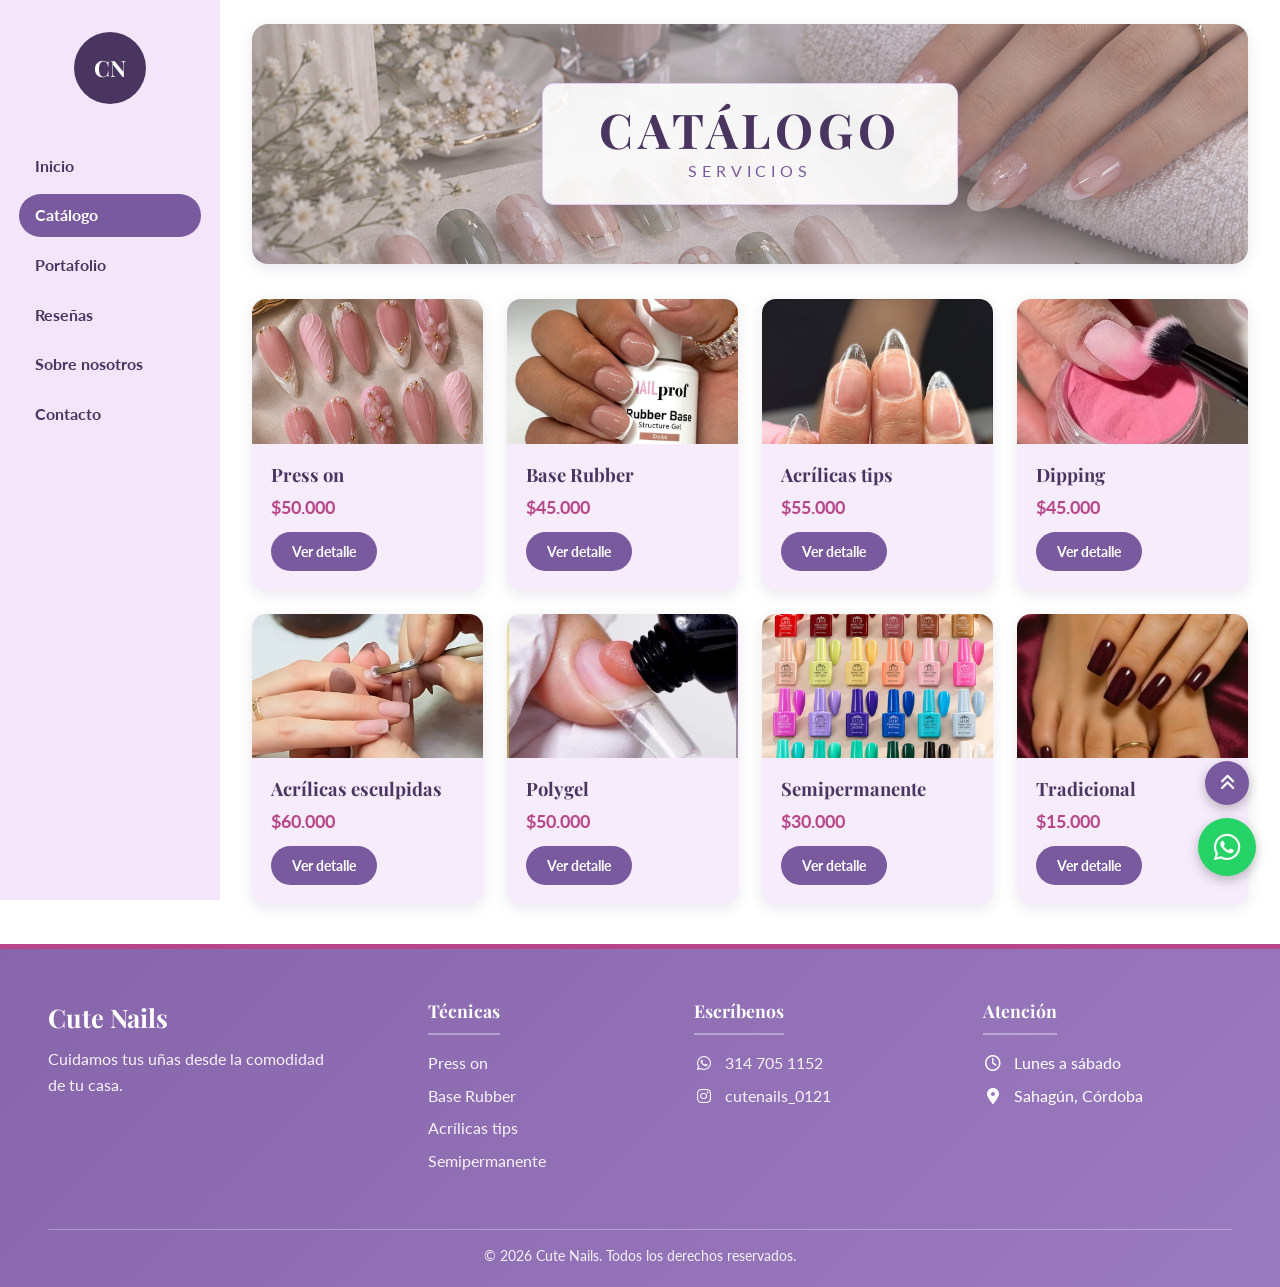
==== catalogo.html @ 4e190c44 "Agrega pagina de catalogo con 8 tecnicas" ====
<!DOCTYPE html>
<html lang="es">
<head>
  <meta charset="UTF-8">
  <meta name="viewport" content="width=device-width, initial-scale=1.0">
  <meta name="description" content="Catálogo de servicios de uñas de Cute Nails: press on, base rubber, acrílicas, polygel, dipping y más, con sus precios.">
  <title>Catálogo | Cute Nails</title>

  <link rel="preconnect" href="https://fonts.googleapis.com">
  <link rel="preconnect" href="https://fonts.gstatic.com" crossorigin>
  <link href="https://fonts.googleapis.com/css2?family=Lato:wght@400;700&family=Playfair+Display:wght@600;700&display=swap" rel="stylesheet">
  <link rel="stylesheet" href="https://cdnjs.cloudflare.com/ajax/libs/font-awesome/6.5.2/css/all.min.css">
  <link rel="stylesheet" href="styles.css">
</head>
<body id="top">

  <aside class="barra-lateral">
    <a href="index.html" class="logo" aria-label="Cute Nails, ir al inicio">CN</a>
    <nav aria-label="Menú principal">
      <ul>
        <li><a href="index.html">Inicio</a></li>
        <li><a href="catalogo.html" aria-current="page">Catálogo</a></li>
        <li><a href="portafolio.html">Portafolio</a></li>
        <li><a href="resenas.html">Reseñas</a></li>
        <li><a href="sobre-nosotros.html">Sobre nosotros</a></li>
        <li><a href="contacto.html">Contacto</a></li>
      </ul>
    </nav>
  </aside>

  <main>
    <header class="banner banner-pagina banner-catalogo">
      <div class="banner-texto">
        <h1>Catálogo</h1>
        <p>Servicios</p>
      </div>
    </header>

    <section class="tecnicas" aria-labelledby="titulo-catalogo">
      <h2 id="titulo-catalogo" class="solo-lectores">Técnicas disponibles</h2>

      <div class="tarjetas">
        <article class="tarjeta">
          <img src="img/press_on.jpg" alt="Uñas press on decoradas" loading="lazy">
          <div class="tarjeta-info">
            <h3>Press on</h3>
            <p class="precio">$50.000</p>
            <a class="boton" href="detalle.html?servicio=press-on">Ver detalle</a>
          </div>
        </article>

        <article class="tarjeta">
          <img src="img/base_rubber.jpg" alt="Uñas con técnica base rubber" loading="lazy">
          <div class="tarjeta-info">
            <h3>Base Rubber</h3>
            <p class="precio">$45.000</p>
            <a class="boton" href="detalle.html?servicio=base-rubber">Ver detalle</a>
          </div>
        </article>

        <article class="tarjeta">
          <img src="img/acrilicas_tips.jpg" alt="Uñas acrílicas con tips" loading="lazy">
          <div class="tarjeta-info">
            <h3>Acrílicas tips</h3>
            <p class="precio">$55.000</p>
            <a class="boton" href="detalle.html?servicio=acrilicas-tips">Ver detalle</a>
          </div>
        </article>

        <article class="tarjeta">
          <img src="img/dipping.jpg" alt="Uñas con técnica dipping" loading="lazy">
          <div class="tarjeta-info">
            <h3>Dipping</h3>
            <p class="precio">$45.000</p>
            <a class="boton" href="detalle.html?servicio=dipping">Ver detalle</a>
          </div>
        </article>

        <article class="tarjeta">
          <img src="img/acrilicas_esculpidas.jpg" alt="Uñas acrílicas esculpidas" loading="lazy">
          <div class="tarjeta-info">
            <h3>Acrílicas esculpidas</h3>
            <p class="precio">$60.000</p>
            <a class="boton" href="detalle.html?servicio=acrilicas-esculpidas">Ver detalle</a>
          </div>
        </article>

        <article class="tarjeta">
          <img src="img/polygel.jpg" alt="Uñas con técnica polygel" loading="lazy">
          <div class="tarjeta-info">
            <h3>Polygel</h3>
            <p class="precio">$50.000</p>
            <a class="boton" href="detalle.html?servicio=polygel">Ver detalle</a>
          </div>
        </article>

        <article class="tarjeta">
          <img src="img/semi.jpg" alt="Esmaltes para uñas semipermanentes" loading="lazy">
          <div class="tarjeta-info">
            <h3>Semipermanente</h3>
            <p class="precio">$30.000</p>
            <a class="boton" href="detalle.html?servicio=semipermanente">Ver detalle</a>
          </div>
        </article>

        <article class="tarjeta">
          <img src="img/tradicional.jpg" alt="Uñas con esmaltado tradicional" loading="lazy">
          <div class="tarjeta-info">
            <h3>Tradicional</h3>
            <p class="precio">$15.000</p>
            <a class="boton" href="detalle.html?servicio=tradicional">Ver detalle</a>
          </div>
        </article>
      </div>
    </section>
  </main>

  <footer class="pie">
    <section class="pie-marca">
      <h2>Cute Nails</h2>
      <p>Cuidamos tus uñas desde la comodidad de tu casa.</p>
    </section>

    <nav aria-label="Técnicas destacadas">
      <h2>Técnicas</h2>
      <ul>
        <li><a href="detalle.html?servicio=press-on">Press on</a></li>
        <li><a href="detalle.html?servicio=base-rubber">Base Rubber</a></li>
        <li><a href="detalle.html?servicio=acrilicas-tips">Acrílicas tips</a></li>
        <li><a href="detalle.html?servicio=semipermanente">Semipermanente</a></li>
      </ul>
    </nav>

    <section>
      <h2>Escríbenos</h2>
      <ul>
        <li><a href="https://wa.me/573147051152"><i class="fa-brands fa-whatsapp" aria-hidden="true"></i> 314 705 1152</a></li>
        <li><a href="https://instagram.com/cutenails_0121"><i class="fa-brands fa-instagram" aria-hidden="true"></i> cutenails_0121</a></li>
      </ul>
    </section>

    <section>
      <h2>Atención</h2>
      <ul>
        <li><i class="fa-regular fa-clock" aria-hidden="true"></i> Lunes a sábado</li>
        <li><i class="fa-solid fa-location-dot" aria-hidden="true"></i> Sahagún, Córdoba</li>
      </ul>
    </section>

    <p class="derechos">© 2026 Cute Nails. Todos los derechos reservados.</p>
  </footer>

  <div class="flotantes">
    <a class="flotante flotante-subir" href="#top" aria-label="Volver arriba">
      <i class="fa-solid fa-angles-up" aria-hidden="true"></i>
    </a>
    <a class="flotante flotante-whatsapp" href="https://wa.me/573147051152" aria-label="Escríbenos por WhatsApp">
      <i class="fa-brands fa-whatsapp" aria-hidden="true"></i>
    </a>
  </div>

</body>
</html>
---- styles.css ----
/* ===== Variables ===== */
:root {
  --morado-oscuro: #4a3560;
  --morado-medio: #7a5a9e;
  --morado-pie: #9b7bbf;
  --lila-claro: #f3e6fb;
  --lila-tarjeta: #f6ecfc;
  --rosa: #b8478a;
  --blanco: #ffffff;
  --whatsapp: #25d366;
  --sombra: 0 4px 14px rgba(74, 53, 96, 0.12);
  --fuente-titulo: 'Playfair Display', Georgia, serif;
  --fuente-texto: 'Lato', Arial, sans-serif;
}

/* ===== Base ===== */
* { box-sizing: border-box; margin: 0; padding: 0; }

html { scroll-behavior: smooth; }

body {
  font-family: var(--fuente-texto);
  color: var(--morado-oscuro);
  line-height: 1.6;
  display: grid;
  grid-template-columns: 220px 1fr;
  grid-template-areas:
    "lateral principal"
    "pie     pie";
  min-height: 100vh;
}

img { max-width: 100%; display: block; }
ul { list-style: none; }
a { color: inherit; }
h1, h2, h3 { font-family: var(--fuente-titulo); }

/* Texto visible solo para lectores de pantalla (accesibilidad) */
.solo-lectores {
  position: absolute;
  width: 1px;
  height: 1px;
  overflow: hidden;
  clip: rect(0, 0, 0, 0);
  white-space: nowrap;
}

/* ===== Barra lateral (fija al hacer scroll) ===== */
.barra-lateral {
  grid-area: lateral;
  position: sticky;
  top: 0;
  align-self: start;
  height: 100vh;
  background-color: var(--lila-claro);
  padding: 2rem 1.2rem;
}

.barra-lateral .logo {
  display: grid;
  place-items: center;
  width: 72px;
  height: 72px;
  margin: 0 auto 2.5rem;
  padding: 0;
  border-radius: 50%;
  background-color: var(--morado-oscuro);
  color: var(--blanco);
  font-family: var(--fuente-titulo);
  font-size: 1.4rem;
  font-weight: 700;
  line-height: 1;
  text-decoration: none;
}

.barra-lateral ul {
  display: flex;
  flex-direction: column;
  gap: 0.4rem;
}

.barra-lateral nav a {
  display: block;
  padding: 0.55rem 1rem;
  border-radius: 24px;
  text-decoration: none;
  font-weight: 700;
  transition: background-color 0.25s, color 0.25s;
}

.barra-lateral nav a:hover {
  background-color: rgba(122, 90, 158, 0.15);
}

.barra-lateral nav a[aria-current="page"] {
  background-color: var(--morado-medio);
  color: var(--blanco);
}

/* ===== Contenido principal ===== */
main {
  grid-area: principal;
  width: 100%;
  max-width: 1100px;
  margin: 0 auto;
  padding: 1.5rem 2rem 2.5rem;
}

/* ===== Banner (base común) ===== */
.banner {
  display: flex;
  flex-direction: column;
  justify-content: center;
  align-items: center;
  min-height: 320px;
  padding: 2.5rem 2rem;
  border-radius: 16px;
  background-size: cover;
  background-position: center;
  box-shadow: var(--sombra);
  text-align: center;
}

.banner-pagina { min-height: 240px; }

.banner-texto {
  color: var(--blanco);
  text-shadow: 0 2px 12px rgba(0, 0, 0, 0.35);
}

.banner-texto h1 {
  font-size: clamp(2.8rem, 7vw, 4.6rem);
  line-height: 1.05;
  letter-spacing: 0.02em;
}

.banner-texto p {
  font-size: 1.1rem;
  text-transform: uppercase;
  letter-spacing: 0.2em;
}

/* ----- Banner de INICIO: oscuro, título grande con línea rosa ----- */
.banner-inicio {
  background-image:
    linear-gradient(rgba(74, 53, 96, 0.62), rgba(74, 53, 96, 0.45)),
    url("img/banner_inicio.png");
}

.banner-inicio .banner-texto h1::after {
  content: "";
  display: block;
  width: 90px;
  height: 3px;
  margin: 1rem auto 1.1rem;
  border-radius: 2px;
  background-color: #f4a6d0;
}

/* ----- Banner de CATÁLOGO: foto clara y título en tarjeta blanca ----- */
.banner-catalogo {
  background-image:
    linear-gradient(rgba(243, 230, 251, 0.2), rgba(243, 230, 251, 0.2)),
    url("img/banner_catalogo.png");
}

.banner-catalogo .banner-texto {
  padding: 1.3rem 3.5rem;
  border: 1px solid #e3caf3;
  border-radius: 12px;
  background-color: rgba(255, 255, 255, 0.9);
  box-shadow: var(--sombra);
  color: var(--morado-oscuro);
  text-shadow: none;
}

.banner-catalogo .banner-texto h1 {
  font-size: clamp(2rem, 5vw, 3rem);
  letter-spacing: 0.1em;
  text-transform: uppercase;
}

.banner-catalogo .banner-texto p {
  margin-top: 0.2rem;
  font-size: 1rem;
  letter-spacing: 0.3em;
  color: var(--morado-medio);
}

/* ===== Botones ===== */
.boton {
  display: inline-block;
  padding: 0.5rem 1.3rem;
  border-radius: 24px;
  background-color: var(--morado-medio);
  color: var(--blanco);
  text-decoration: none;
  font-weight: 700;
  font-size: 0.9rem;
  transition: background-color 0.25s, transform 0.25s;
}

.boton:hover { background-color: var(--morado-oscuro); transform: translateY(-2px); }

/* ===== Técnicas ===== */
.tecnicas { margin-top: 2.2rem; }

.tecnicas-encabezado {
  display: flex;
  justify-content: space-between;
  align-items: baseline;
  margin-bottom: 1.3rem;
}

.tecnicas-encabezado h2 { font-size: 1.5rem; }

.ver-mas {
  font-weight: 700;
  color: var(--rosa);
  text-decoration: none;
}

.ver-mas:hover { text-decoration: underline; }

.tarjetas {
  display: grid;
  grid-template-columns: repeat(auto-fit, minmax(220px, 1fr));
  gap: 1.5rem;
}

.tarjeta {
  display: flex;
  flex-direction: column;
  overflow: hidden;
  border-radius: 14px;
  background-color: var(--lila-tarjeta);
  box-shadow: var(--sombra);
  transition: transform 0.3s, box-shadow 0.3s;
}

.tarjeta:hover {
  transform: translateY(-5px);
  box-shadow: 0 10px 24px rgba(74, 53, 96, 0.2);
}

.tarjeta img {
  width: 100%;
  aspect-ratio: 16 / 10;
  max-height: 190px;
  object-fit: cover;
}

/* Muestra completas las puntas de la foto de acrílicas tips */
.tarjeta img[src*="acrilicas_tips"] {
  object-position: center top;
}

.tarjeta-info {
  display: flex;
  flex-direction: column;
  align-items: flex-start;
  gap: 0.3rem;
  padding: 1rem 1.2rem 1.2rem;
}

.tarjeta h3 { font-size: 1.15rem; }

.precio {
  font-size: 1.1rem;
  font-weight: 700;
  color: var(--rosa);
  margin-bottom: 0.3rem;
}

/* ===== Pie de página ===== */
.pie {
  grid-area: pie;
  position: relative;
  z-index: 2;
  display: grid;
  grid-template-columns: 1.5fr 1fr 1.1fr 1.1fr;
  gap: 2.5rem;
  padding: 3rem 3rem 1.2rem;
  background: linear-gradient(135deg, #8765ab 0%, #9b7bbf 100%);
  border-top: 5px solid var(--rosa);
  color: var(--blanco);
}

.pie h2 {
  font-size: 1.1rem;
  margin-bottom: 0.9rem;
  padding-bottom: 0.5rem;
  border-bottom: 2px solid rgba(255, 255, 255, 0.35);
  display: inline-block;
}

.pie li { margin-bottom: 0.45rem; }

.pie a {
  text-decoration: none;
  opacity: 0.92;
  transition: opacity 0.2s;
}

.pie a:hover {
  opacity: 1;
  text-decoration: underline;
}

.pie i {
  width: 1.2rem;
  margin-right: 0.5rem;
  text-align: center;
}

.pie-marca p { max-width: 280px; opacity: 0.92; }

.pie-marca h2 {
  border-bottom: none;
  font-size: 1.6rem;
  padding-bottom: 0;
  margin-bottom: 0.5rem;
}

.derechos {
  grid-column: 1 / -1;
  text-align: center;
  font-size: 0.85rem;
  opacity: 0.9;
  border-top: 1px solid rgba(255, 255, 255, 0.35);
  padding-top: 1rem;
  margin-top: 0.5rem;
}

/* ===== Botones flotantes (WhatsApp y volver arriba) ===== */
.flotantes {
  position: fixed;
  right: 1.5rem;
  bottom: 1.5rem;
  z-index: 10;
  display: flex;
  flex-direction: column;
  align-items: center;
  gap: 0.8rem;
}

.flotante {
  display: grid;
  place-items: center;
  border-radius: 50%;
  color: var(--blanco);
  text-decoration: none;
  box-shadow: 0 4px 12px rgba(0, 0, 0, 0.25);
  transition: transform 0.25s, background-color 0.25s;
}

.flotante:hover { transform: translateY(-3px) scale(1.05); }

.flotante-whatsapp {
  width: 58px;
  height: 58px;
  background-color: var(--whatsapp);
  font-size: 1.9rem;
}

.flotante-whatsapp:hover { background-color: #1ea952; }

.flotante-subir {
  width: 44px;
  height: 44px;
  background-color: var(--morado-medio);
  font-size: 1.1rem;
}

.flotante-subir:hover { background-color: var(--morado-oscuro); }
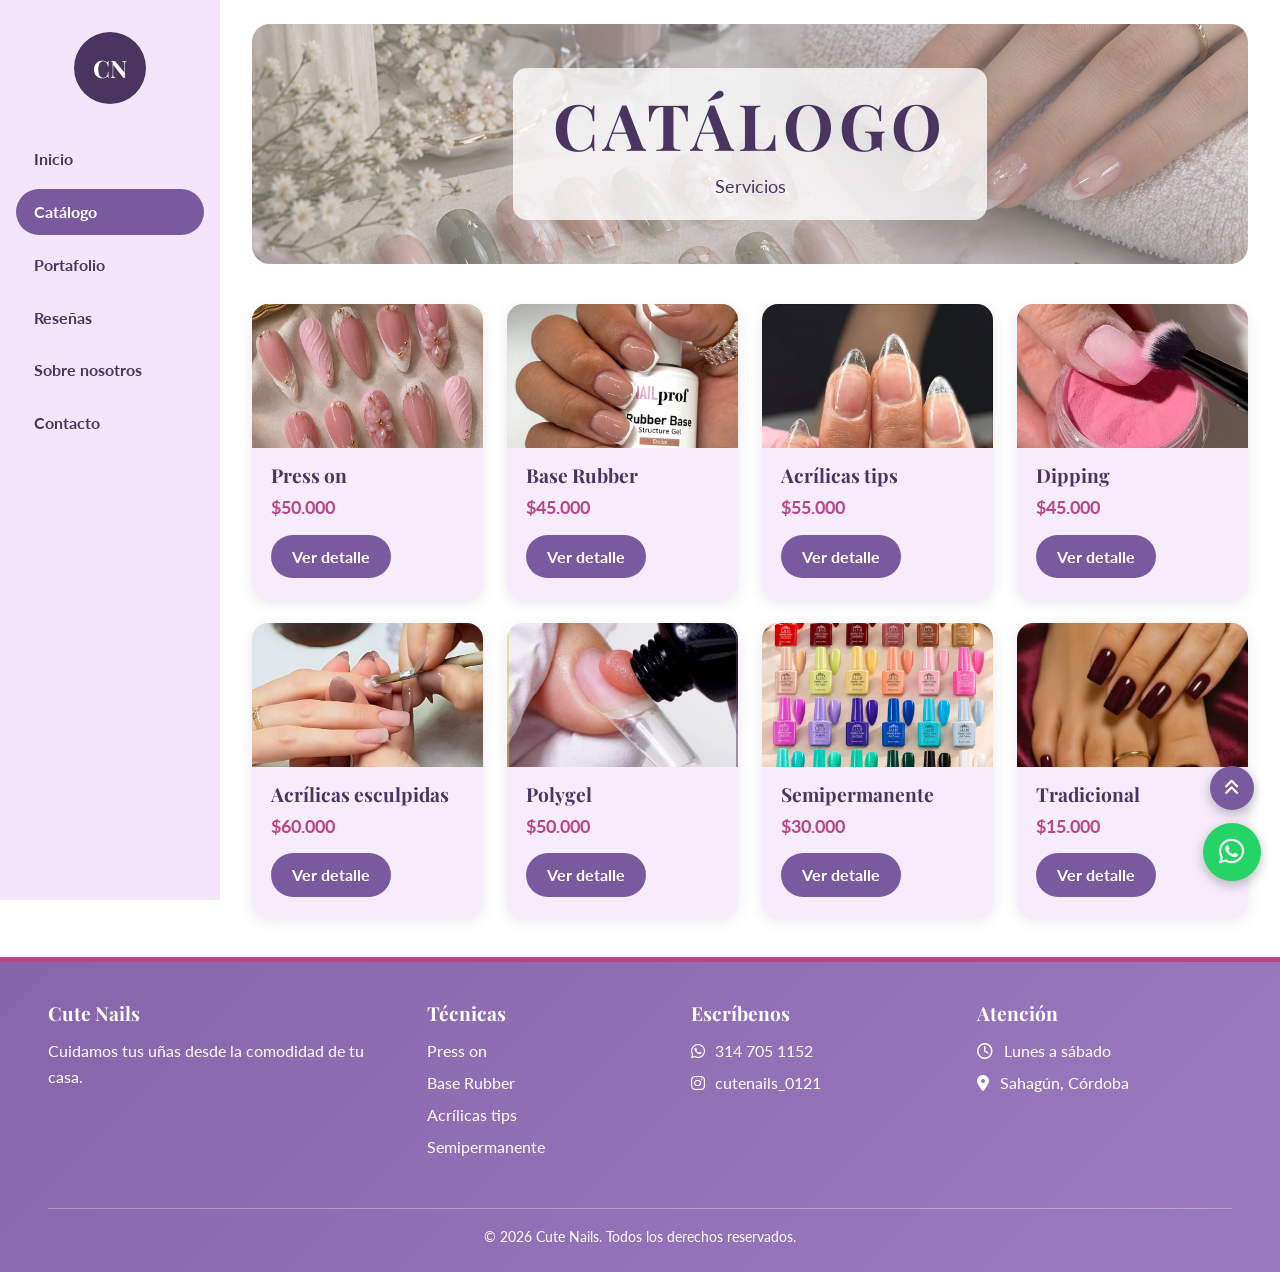
==== commit 55cec18c: "Agrega pagina de portafolio con trabajos de manicure y pedicure" ====
--- a/catalogo.html
+++ b/catalogo.html
@@ -45,70 +45,63 @@
           <div class="tarjeta-info">
             <h3>Press on</h3>
             <p class="precio">$50.000</p>
-            <a class="boton" href="detalle.html?servicio=press-on">Ver detalle</a>
+            <a class="boton" href="detalle-press-on.html">Ver detalle</a>
           </div>
         </article>
-
         <article class="tarjeta">
           <img src="img/base_rubber.jpg" alt="Uñas con técnica base rubber" loading="lazy">
           <div class="tarjeta-info">
             <h3>Base Rubber</h3>
             <p class="precio">$45.000</p>
-            <a class="boton" href="detalle.html?servicio=base-rubber">Ver detalle</a>
+            <a class="boton" href="detalle-base-rubber.html">Ver detalle</a>
           </div>
         </article>
-
         <article class="tarjeta">
-          <img src="img/acrilicas_tips.jpg" alt="Uñas acrílicas con tips" loading="lazy">
+          <img src="img/acrilicas_tips.jpg" alt="Uñas acrílicas con tips de acabado natural" loading="lazy">
           <div class="tarjeta-info">
             <h3>Acrílicas tips</h3>
             <p class="precio">$55.000</p>
-            <a class="boton" href="detalle.html?servicio=acrilicas-tips">Ver detalle</a>
+            <a class="boton" href="detalle-acrilicas-tips.html">Ver detalle</a>
           </div>
         </article>
-
         <article class="tarjeta">
           <img src="img/dipping.jpg" alt="Uñas con técnica dipping" loading="lazy">
           <div class="tarjeta-info">
             <h3>Dipping</h3>
             <p class="precio">$45.000</p>
-            <a class="boton" href="detalle.html?servicio=dipping">Ver detalle</a>
+            <a class="boton" href="detalle-dipping.html">Ver detalle</a>
           </div>
         </article>
-
         <article class="tarjeta">
           <img src="img/acrilicas_esculpidas.jpg" alt="Uñas acrílicas esculpidas" loading="lazy">
           <div class="tarjeta-info">
             <h3>Acrílicas esculpidas</h3>
             <p class="precio">$60.000</p>
-            <a class="boton" href="detalle.html?servicio=acrilicas-esculpidas">Ver detalle</a>
+            <a class="boton" href="detalle-acrilicas-esculpidas.html">Ver detalle</a>
           </div>
         </article>
-
         <article class="tarjeta">
           <img src="img/polygel.jpg" alt="Uñas con técnica polygel" loading="lazy">
           <div class="tarjeta-info">
             <h3>Polygel</h3>
             <p class="precio">$50.000</p>
-            <a class="boton" href="detalle.html?servicio=polygel">Ver detalle</a>
+            <a class="boton" href="detalle-polygel.html">Ver detalle</a>
           </div>
         </article>
-
         <article class="tarjeta">
           <img src="img/semi.jpg" alt="Esmaltes para uñas semipermanentes" loading="lazy">
           <div class="tarjeta-info">
             <h3>Semipermanente</h3>
             <p class="precio">$30.000</p>
-            <a class="boton" href="detalle.html?servicio=semipermanente">Ver detalle</a>
+            <a class="boton" href="detalle-semipermanente.html">Ver detalle</a>
           </div>
         </article>
-
         <article class="tarjeta">
           <img src="img/tradicional.jpg" alt="Uñas con esmaltado tradicional" loading="lazy">
           <div class="tarjeta-info">
             <h3>Tradicional</h3>
             <p class="precio">$15.000</p>
-            <a class="boton" href="detalle.html?servicio=tradicional">Ver detalle</a>
+            <a class="boton" href="detalle-tradicional.html">Ver detalle</a>
           </div>
         </article>
       </div>
@@ -124,10 +117,10 @@
     <nav aria-label="Técnicas destacadas">
       <h2>Técnicas</h2>
       <ul>
-        <li><a href="detalle.html?servicio=press-on">Press on</a></li>
-        <li><a href="detalle.html?servicio=base-rubber">Base Rubber</a></li>
-        <li><a href="detalle.html?servicio=acrilicas-tips">Acrílicas tips</a></li>
-        <li><a href="detalle.html?servicio=semipermanente">Semipermanente</a></li>
+        <li><a href="detalle-press-on.html">Press on</a></li>
+        <li><a href="detalle-base-rubber.html">Base Rubber</a></li>
+        <li><a href="detalle-acrilicas-tips.html">Acrílicas tips</a></li>
+        <li><a href="detalle-semipermanente.html">Semipermanente</a></li>
       </ul>
     </nav>
 
@@ -154,7 +147,7 @@
     <a class="flotante flotante-subir" href="#top" aria-label="Volver arriba">
       <i class="fa-solid fa-angles-up" aria-hidden="true"></i>
     </a>
-    <a class="flotante flotante-whatsapp" href="https://wa.me/573147051152" aria-label="Escríbenos por WhatsApp">
+    <a class="flotante flotante-whatsapp" href="https://wa.me/573147051152" target="_blank" rel="noopener" aria-label="Escríbenos por WhatsApp">
       <i class="fa-brands fa-whatsapp" aria-hidden="true"></i>
     </a>
   </div>
--- a/styles.css
+++ b/styles.css
@@ -6,370 +6,197 @@
   --lila-claro: #f3e6fb;
   --lila-tarjeta: #f6ecfc;
   --rosa: #b8478a;
-  --blanco: #ffffff;
   --whatsapp: #25d366;
-  --sombra: 0 4px 14px rgba(74, 53, 96, 0.12);
-  --fuente-titulo: 'Playfair Display', Georgia, serif;
-  --fuente-texto: 'Lato', Arial, sans-serif;
+  --sombra: 0 4px 14px rgba(74, 53, 96, .12);
+  --fuente-titulos: "Playfair Display", Georgia, serif;
+  --fuente-texto: "Lato", Arial, sans-serif;
 }
 
 /* ===== Base ===== */
-* { box-sizing: border-box; margin: 0; padding: 0; }
-
+*, *::before, *::after { box-sizing: border-box; }
 html { scroll-behavior: smooth; }
-
 body {
+  margin: 0;
   font-family: var(--fuente-texto);
   color: var(--morado-oscuro);
+  background: #fff;
   line-height: 1.6;
   display: grid;
   grid-template-columns: 220px 1fr;
-  grid-template-areas:
-    "lateral principal"
-    "pie     pie";
-  min-height: 100vh;
-}
-
+  grid-template-areas: "lateral principal" "pie pie";
+}
 img { max-width: 100%; display: block; }
-ul { list-style: none; }
 a { color: inherit; }
-h1, h2, h3 { font-family: var(--fuente-titulo); }
-
-/* Texto visible solo para lectores de pantalla (accesibilidad) */
+ul { list-style: none; margin: 0; padding: 0; }
+h1, h2, h3 { font-family: var(--fuente-titulos); margin: 0; line-height: 1.2; }
+
 .solo-lectores {
-  position: absolute;
-  width: 1px;
-  height: 1px;
-  overflow: hidden;
-  clip: rect(0, 0, 0, 0);
-  white-space: nowrap;
-}
-
-/* ===== Barra lateral (fija al hacer scroll) ===== */
+  position: absolute; width: 1px; height: 1px; padding: 0; margin: -1px;
+  overflow: hidden; clip: rect(0, 0, 0, 0); white-space: nowrap; border: 0;
+}
+
+/* ===== Barra lateral ===== */
 .barra-lateral {
   grid-area: lateral;
-  position: sticky;
-  top: 0;
-  align-self: start;
-  height: 100vh;
-  background-color: var(--lila-claro);
-  padding: 2rem 1.2rem;
-}
-
+  position: sticky; top: 0; height: 100vh;
+  background: var(--lila-claro);
+  padding: 2rem 1rem;
+  display: flex; flex-direction: column; align-items: center; gap: 2rem;
+}
 .barra-lateral .logo {
-  display: grid;
-  place-items: center;
-  width: 72px;
-  height: 72px;
-  margin: 0 auto 2.5rem;
-  padding: 0;
-  border-radius: 50%;
-  background-color: var(--morado-oscuro);
-  color: var(--blanco);
-  font-family: var(--fuente-titulo);
-  font-size: 1.4rem;
-  font-weight: 700;
-  line-height: 1;
-  text-decoration: none;
-}
-
-.barra-lateral ul {
-  display: flex;
-  flex-direction: column;
-  gap: 0.4rem;
-}
-
+  width: 72px; height: 72px; border-radius: 50%;
+  background: var(--morado-oscuro); color: #fff;
+  display: flex; align-items: center; justify-content: center;
+  font-family: var(--fuente-titulos); font-weight: 700; font-size: 1.5rem;
+  text-decoration: none; padding: 0;
+}
+.barra-lateral nav { width: 100%; }
+.barra-lateral nav ul { display: flex; flex-direction: column; gap: .4rem; }
 .barra-lateral nav a {
-  display: block;
-  padding: 0.55rem 1rem;
-  border-radius: 24px;
-  text-decoration: none;
-  font-weight: 700;
-  transition: background-color 0.25s, color 0.25s;
-}
-
-.barra-lateral nav a:hover {
-  background-color: rgba(122, 90, 158, 0.15);
-}
-
-.barra-lateral nav a[aria-current="page"] {
-  background-color: var(--morado-medio);
-  color: var(--blanco);
-}
+  display: block; padding: .65rem 1.1rem; border-radius: 999px;
+  text-decoration: none; font-weight: 700; transition: background .2s, color .2s;
+}
+.barra-lateral nav a:hover { background: rgba(122, 90, 158, .18); }
+.barra-lateral nav a[aria-current="page"] { background: var(--morado-medio); color: #fff; }
 
 /* ===== Contenido principal ===== */
 main {
   grid-area: principal;
-  width: 100%;
-  max-width: 1100px;
-  margin: 0 auto;
+  width: 100%; max-width: 1100px; margin: 0 auto;
   padding: 1.5rem 2rem 2.5rem;
 }
 
-/* ===== Banner (base común) ===== */
+/* ===== Banners ===== */
 .banner {
-  display: flex;
-  flex-direction: column;
-  justify-content: center;
-  align-items: center;
-  min-height: 320px;
-  padding: 2.5rem 2rem;
-  border-radius: 16px;
-  background-size: cover;
-  background-position: center;
-  box-shadow: var(--sombra);
-  text-align: center;
-}
-
+  position: relative; border-radius: 18px; overflow: hidden;
+  min-height: 300px; display: flex; align-items: center; justify-content: center;
+  background-size: cover; background-position: center; color: #fff; text-align: center;
+  margin-bottom: 2.5rem;
+}
 .banner-pagina { min-height: 240px; }
-
-.banner-texto {
-  color: var(--blanco);
-  text-shadow: 0 2px 12px rgba(0, 0, 0, 0.35);
-}
-
-.banner-texto h1 {
-  font-size: clamp(2.8rem, 7vw, 4.6rem);
-  line-height: 1.05;
-  letter-spacing: 0.02em;
-}
-
-.banner-texto p {
-  font-size: 1.1rem;
-  text-transform: uppercase;
-  letter-spacing: 0.2em;
-}
-
-/* ----- Banner de INICIO: oscuro, título grande con línea rosa ----- */
+.banner-texto { padding: 1.5rem; }
+.banner-texto h1 { font-size: clamp(2.4rem, 6vw, 4rem); }
+.banner-texto p { margin: .5rem 0 0; font-size: 1.15rem; }
+
 .banner-inicio {
-  background-image:
-    linear-gradient(rgba(74, 53, 96, 0.62), rgba(74, 53, 96, 0.45)),
-    url("img/banner_inicio.png");
-}
-
-.banner-inicio .banner-texto h1::after {
-  content: "";
-  display: block;
-  width: 90px;
-  height: 3px;
-  margin: 1rem auto 1.1rem;
-  border-radius: 2px;
-  background-color: #f4a6d0;
-}
-
-/* ----- Banner de CATÁLOGO: foto clara y título en tarjeta blanca ----- */
+  background-image: linear-gradient(rgba(74, 53, 96, .62), rgba(74, 53, 96, .45)), url("img/banner_inicio.png");
+}
+.banner-inicio h1::after {
+  content: ""; display: block; width: 90px; height: 4px; border-radius: 4px;
+  background: #f4a6d0; margin: .8rem auto 0;
+}
+
 .banner-catalogo {
-  background-image:
-    linear-gradient(rgba(243, 230, 251, 0.2), rgba(243, 230, 251, 0.2)),
-    url("img/banner_catalogo.png");
-}
-
+  background-image: linear-gradient(rgba(255, 255, 255, .25), rgba(255, 255, 255, .25)), url("img/banner_catalogo.png");
+}
 .banner-catalogo .banner-texto {
-  padding: 1.3rem 3.5rem;
-  border: 1px solid #e3caf3;
-  border-radius: 12px;
-  background-color: rgba(255, 255, 255, 0.9);
-  box-shadow: var(--sombra);
+  background: rgba(255, 255, 255, .78); color: var(--morado-oscuro);
+  border-radius: 14px; padding: 1.2rem 2.5rem;
+}
+.banner-catalogo h1 { text-transform: uppercase; letter-spacing: .08em; }
+
+.banner-portafolio {
+  align-items: flex-end; justify-content: flex-end; text-align: right;
+  background-image: linear-gradient(rgba(255, 255, 255, .15), rgba(255, 255, 255, .35)), url("img/banner_portafolio.png");
   color: var(--morado-oscuro);
-  text-shadow: none;
-}
-
-.banner-catalogo .banner-texto h1 {
-  font-size: clamp(2rem, 5vw, 3rem);
-  letter-spacing: 0.1em;
-  text-transform: uppercase;
-}
-
-.banner-catalogo .banner-texto p {
-  margin-top: 0.2rem;
-  font-size: 1rem;
-  letter-spacing: 0.3em;
-  color: var(--morado-medio);
-}
-
-/* ===== Botones ===== */
+}
+.banner-portafolio h1 { font-size: clamp(3rem, 7vw, 5rem); }
+.banner-portafolio p { color: var(--rosa); font-weight: 700; font-size: 1.3rem; }
+
+/* ===== Botón ===== */
 .boton {
-  display: inline-block;
-  padding: 0.5rem 1.3rem;
-  border-radius: 24px;
-  background-color: var(--morado-medio);
-  color: var(--blanco);
-  text-decoration: none;
-  font-weight: 700;
-  font-size: 0.9rem;
-  transition: background-color 0.25s, transform 0.25s;
-}
-
-.boton:hover { background-color: var(--morado-oscuro); transform: translateY(-2px); }
-
-/* ===== Técnicas ===== */
-.tecnicas { margin-top: 2.2rem; }
-
+  display: inline-block; padding: .55rem 1.3rem; border-radius: 999px;
+  background: var(--morado-medio); color: #fff; text-decoration: none; font-weight: 700;
+  transition: background .2s, transform .2s;
+}
+.boton:hover { background: var(--morado-oscuro); transform: translateY(-2px); }
+
+/* ===== Técnicas y tarjetas ===== */
 .tecnicas-encabezado {
-  display: flex;
-  justify-content: space-between;
-  align-items: baseline;
-  margin-bottom: 1.3rem;
-}
-
-.tecnicas-encabezado h2 { font-size: 1.5rem; }
-
-.ver-mas {
-  font-weight: 700;
-  color: var(--rosa);
-  text-decoration: none;
-}
-
+  display: flex; justify-content: space-between; align-items: center;
+  gap: 1rem; flex-wrap: wrap; margin-bottom: 1.5rem;
+}
+.tecnicas h2 { font-size: 1.7rem; }
+.ver-mas { color: var(--rosa); font-weight: 700; text-decoration: none; }
 .ver-mas:hover { text-decoration: underline; }
 
-.tarjetas {
-  display: grid;
-  grid-template-columns: repeat(auto-fit, minmax(220px, 1fr));
-  gap: 1.5rem;
-}
-
+.tarjetas { display: grid; grid-template-columns: repeat(auto-fit, minmax(220px, 1fr)); gap: 1.5rem; }
 .tarjeta {
-  display: flex;
-  flex-direction: column;
-  overflow: hidden;
-  border-radius: 14px;
-  background-color: var(--lila-tarjeta);
-  box-shadow: var(--sombra);
-  transition: transform 0.3s, box-shadow 0.3s;
-}
-
-.tarjeta:hover {
-  transform: translateY(-5px);
-  box-shadow: 0 10px 24px rgba(74, 53, 96, 0.2);
-}
-
-.tarjeta img {
-  width: 100%;
-  aspect-ratio: 16 / 10;
-  max-height: 190px;
-  object-fit: cover;
-}
-
-/* Muestra completas las puntas de la foto de acrílicas tips */
-.tarjeta img[src*="acrilicas_tips"] {
-  object-position: center top;
-}
-
-.tarjeta-info {
-  display: flex;
-  flex-direction: column;
-  align-items: flex-start;
-  gap: 0.3rem;
-  padding: 1rem 1.2rem 1.2rem;
-}
-
-.tarjeta h3 { font-size: 1.15rem; }
-
-.precio {
-  font-size: 1.1rem;
-  font-weight: 700;
-  color: var(--rosa);
-  margin-bottom: 0.3rem;
-}
+  background: var(--lila-tarjeta); border-radius: 16px; overflow: hidden;
+  box-shadow: var(--sombra); display: flex; flex-direction: column;
+}
+.tarjeta img { width: 100%; aspect-ratio: 16 / 10; max-height: 190px; object-fit: cover; }
+.tarjeta img[src*="acrilicas_tips"] { object-position: center top; }
+.tarjeta-info { padding: 1rem 1.2rem 1.3rem; display: flex; flex-direction: column; align-items: flex-start; gap: .4rem; }
+.tarjeta-info h3 { font-size: 1.2rem; }
+.precio { margin: 0 0 .4rem; font-weight: 700; color: var(--rosa); font-size: 1.1rem; }
+
+/* ===== Detalle ===== */
+.migas { display: flex; flex-wrap: wrap; align-items: center; gap: .5rem; font-size: .9rem; margin-bottom: 1.2rem; }
+.migas a { color: var(--morado-medio); font-weight: 700; text-decoration: none; }
+.migas a:hover { text-decoration: underline; }
+.migas i { font-size: .7rem; }
+
+.detalle { display: grid; grid-template-columns: .9fr 1.1fr; gap: 2.5rem; align-items: center; }
+.detalle-foto { width: 100%; aspect-ratio: 1; max-height: 440px; object-fit: cover; border-radius: 18px; box-shadow: var(--sombra); }
+.detalle-info h1 { font-size: clamp(2rem, 4vw, 2.8rem); margin-bottom: .4rem; }
+.detalle-descripcion { margin: 0 0 .5rem; font-size: 1.05rem; }
+.detalle-precio { font-size: 1.6rem; font-weight: 700; color: var(--rosa); margin: 0 0 1rem; }
+.etiquetas { display: flex; flex-wrap: wrap; gap: .6rem; margin: 1rem 0; }
+.etiquetas li { background: var(--lila-claro); padding: .3rem .9rem; border-radius: 999px; font-size: .9rem; font-weight: 700; }
+.recomendaciones { margin: 1rem 0; padding-left: 1.2rem; list-style: disc; }
+.recomendaciones li { margin-bottom: .3rem; }
+.nota-agendar { background: var(--lila-claro); border-left: 4px solid var(--rosa); padding: .8rem 1rem; border-radius: 8px; margin-top: 1rem; }
+.detalle + .tecnicas { margin-top: 3.5rem; }
+
+/* ===== Portafolio ===== */
+.seccion-trabajos { margin-bottom: 3rem; }
+.seccion-trabajos h2 { font-size: 1.9rem; margin-bottom: 1.5rem; }
+.seccion-trabajos h2::after {
+  content: ""; display: block; width: 70px; height: 4px; border-radius: 4px;
+  background: var(--rosa); margin-top: .5rem;
+}
+.trabajos { display: grid; grid-template-columns: repeat(auto-fill, minmax(360px, 1fr)); gap: 1.5rem; }
+.trabajo {
+  display: grid; grid-template-columns: 1fr 1fr; gap: .8rem;
+  background: var(--lila-tarjeta); border-radius: 16px; padding: .9rem; box-shadow: var(--sombra);
+  margin: 0;
+}
+.trabajo figure { position: relative; margin: 0; }
+.trabajo img { width: 100%; aspect-ratio: 1; object-fit: cover; border-radius: 12px; }
+.trabajo figcaption {
+  position: absolute; top: .5rem; left: .5rem;
+  background: rgba(255, 255, 255, .9); color: var(--morado-oscuro);
+  font-size: .7rem; font-weight: 700; text-transform: uppercase; letter-spacing: .06em;
+  padding: .15rem .6rem; border-radius: 999px;
+}
+.trabajo figure:last-child figcaption { background: var(--rosa); color: #fff; }
 
 /* ===== Pie de página ===== */
 .pie {
-  grid-area: pie;
-  position: relative;
-  z-index: 2;
-  display: grid;
-  grid-template-columns: 1.5fr 1fr 1.1fr 1.1fr;
-  gap: 2.5rem;
-  padding: 3rem 3rem 1.2rem;
-  background: linear-gradient(135deg, #8765ab 0%, #9b7bbf 100%);
-  border-top: 5px solid var(--rosa);
-  color: var(--blanco);
-}
-
-.pie h2 {
-  font-size: 1.1rem;
-  margin-bottom: 0.9rem;
-  padding-bottom: 0.5rem;
-  border-bottom: 2px solid rgba(255, 255, 255, 0.35);
-  display: inline-block;
-}
-
-.pie li { margin-bottom: 0.45rem; }
-
-.pie a {
-  text-decoration: none;
-  opacity: 0.92;
-  transition: opacity 0.2s;
-}
-
-.pie a:hover {
-  opacity: 1;
-  text-decoration: underline;
-}
-
-.pie i {
-  width: 1.2rem;
-  margin-right: 0.5rem;
-  text-align: center;
-}
-
-.pie-marca p { max-width: 280px; opacity: 0.92; }
-
-.pie-marca h2 {
-  border-bottom: none;
-  font-size: 1.6rem;
-  padding-bottom: 0;
-  margin-bottom: 0.5rem;
-}
-
-.derechos {
-  grid-column: 1 / -1;
-  text-align: center;
-  font-size: 0.85rem;
-  opacity: 0.9;
-  border-top: 1px solid rgba(255, 255, 255, 0.35);
-  padding-top: 1rem;
-  margin-top: 0.5rem;
-}
-
-/* ===== Botones flotantes (WhatsApp y volver arriba) ===== */
-.flotantes {
-  position: fixed;
-  right: 1.5rem;
-  bottom: 1.5rem;
-  z-index: 10;
-  display: flex;
-  flex-direction: column;
-  align-items: center;
-  gap: 0.8rem;
-}
-
-.flotante {
-  display: grid;
-  place-items: center;
-  border-radius: 50%;
-  color: var(--blanco);
-  text-decoration: none;
-  box-shadow: 0 4px 12px rgba(0, 0, 0, 0.25);
-  transition: transform 0.25s, background-color 0.25s;
-}
-
-.flotante:hover { transform: translateY(-3px) scale(1.05); }
-
-.flotante-whatsapp {
-  width: 58px;
-  height: 58px;
-  background-color: var(--whatsapp);
-  font-size: 1.9rem;
-}
-
-.flotante-whatsapp:hover { background-color: #1ea952; }
-
-.flotante-subir {
-  width: 44px;
-  height: 44px;
-  background-color: var(--morado-medio);
-  font-size: 1.1rem;
-}
-
-.flotante-subir:hover { background-color: var(--morado-oscuro); }+  grid-area: pie; position: relative; z-index: 2;
+  background: linear-gradient(135deg, #8765ab, var(--morado-pie));
+  border-top: 5px solid var(--rosa); color: #fff;
+  padding: 2.5rem 3rem 1.5rem;
+  display: grid; grid-template-columns: 1.5fr 1fr 1.1fr 1.1fr; gap: 2rem;
+}
+.pie-marca p { margin: 0; }
+.pie h2 { font-size: 1.2rem; margin-bottom: .8rem; }
+.pie ul { display: flex; flex-direction: column; gap: .4rem; }
+.pie a { text-decoration: none; }
+.pie a:hover { text-decoration: underline; }
+.pie i { margin-right: .4rem; }
+.derechos { grid-column: 1 / -1; margin: 1rem 0 0; padding-top: 1rem; border-top: 1px solid rgba(255, 255, 255, .3); text-align: center; font-size: .9rem; }
+
+/* ===== Botones flotantes ===== */
+.flotantes { position: fixed; right: 1.2rem; bottom: 1.2rem; z-index: 5; display: flex; flex-direction: column; align-items: center; gap: .8rem; }
+.flotante { display: flex; align-items: center; justify-content: center; border-radius: 50%; color: #fff; text-decoration: none; box-shadow: 0 4px 12px rgba(0, 0, 0, .25); transition: transform .2s; }
+.flotante:hover { transform: scale(1.08); }
+.flotante-subir { width: 44px; height: 44px; background: var(--morado-medio); font-size: 1.1rem; }
+.flotante-whatsapp { width: 58px; height: 58px; background: var(--whatsapp); font-size: 1.8rem; }
+
+/* ===== Ajuste: lista de recomendaciones ===== */
+.recomendaciones { padding: 0; margin: 1.2rem 0; }
+.recomendaciones h2 { font-size: 1.3rem; margin-bottom: .5rem; }
+.recomendaciones ul { list-style: disc; padding-left: 1.3rem; }
+.recomendaciones li { margin-bottom: .3rem; }
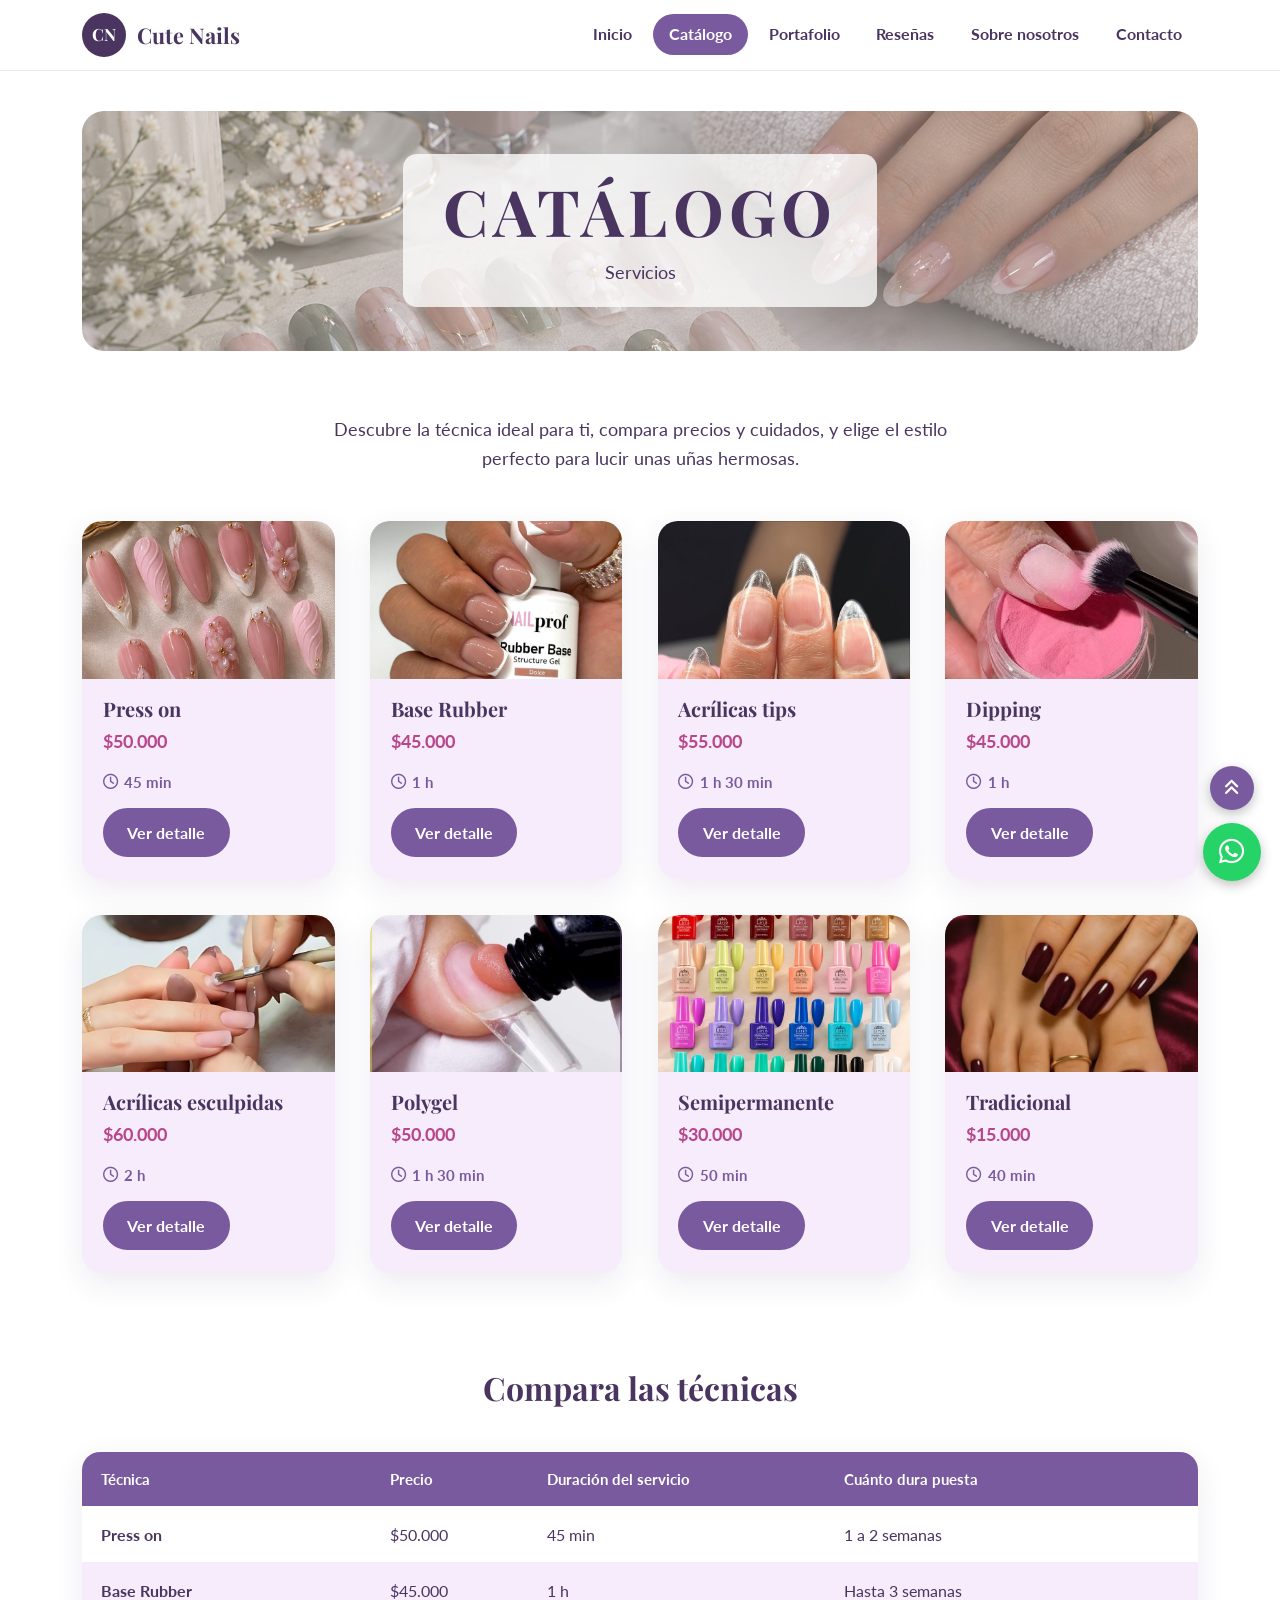
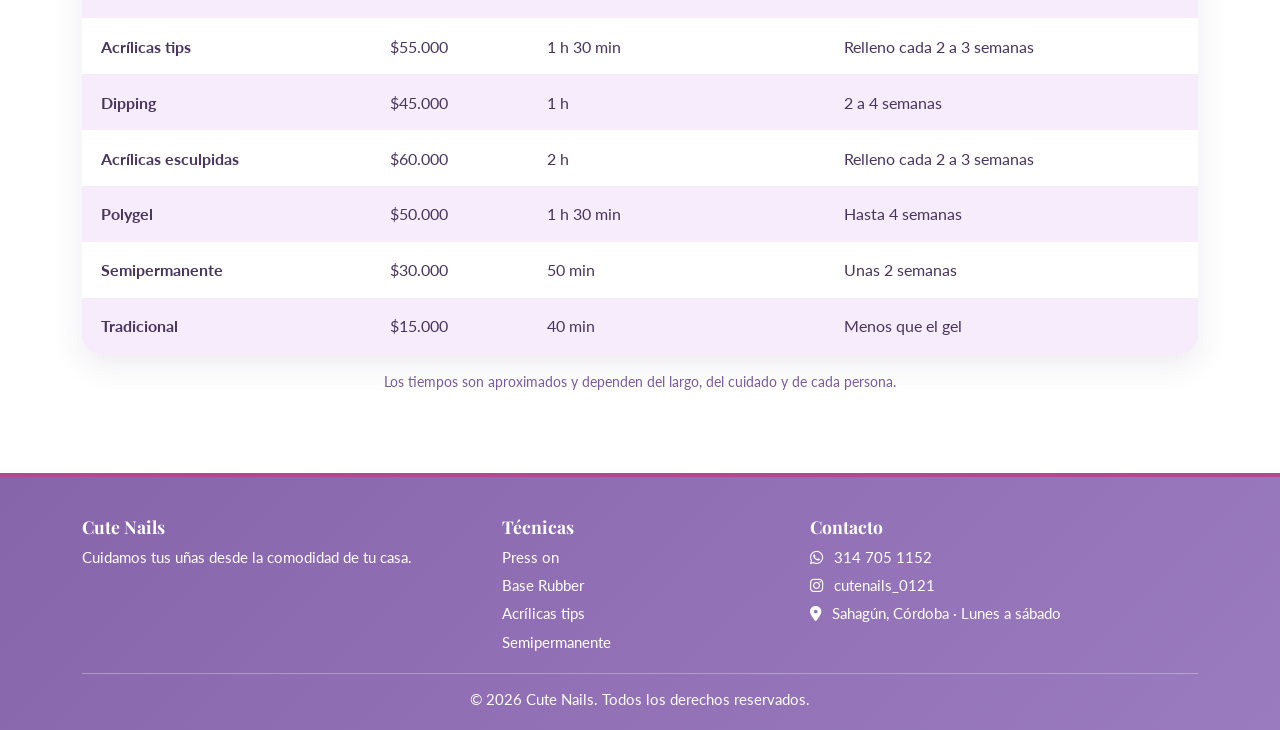
==== commit 45778884: "Agrega paginas de detalle para cada tecnica del catalogo" ====
--- a/catalogo.html
+++ b/catalogo.html
@@ -3,7 +3,7 @@
 <head>
   <meta charset="UTF-8">
   <meta name="viewport" content="width=device-width, initial-scale=1.0">
-  <meta name="description" content="Catálogo de servicios de uñas de Cute Nails: press on, base rubber, acrílicas, polygel, dipping y más, con sus precios.">
+  <meta name="description" content="Catálogo de servicios de uñas de Cute Nails: press on, base rubber, acrílicas, polygel, dipping y más, con sus precios y duración.">
   <title>Catálogo | Cute Nails</title>
 
   <link rel="preconnect" href="https://fonts.googleapis.com">
@@ -14,19 +14,30 @@
 </head>
 <body id="top">
 
-  <aside class="barra-lateral">
-    <a href="index.html" class="logo" aria-label="Cute Nails, ir al inicio">CN</a>
-    <nav aria-label="Menú principal">
-      <ul>
-        <li><a href="index.html">Inicio</a></li>
-        <li><a href="catalogo.html" aria-current="page">Catálogo</a></li>
-        <li><a href="portafolio.html">Portafolio</a></li>
-        <li><a href="resenas.html">Reseñas</a></li>
-        <li><a href="sobre-nosotros.html">Sobre nosotros</a></li>
-        <li><a href="contacto.html">Contacto</a></li>
-      </ul>
-    </nav>
-  </aside>
+  <header class="cabecera">
+    <div class="cabecera-interior">
+      <a href="index.html" class="marca" aria-label="Cute Nails, ir al inicio">
+        <span class="marca-logo">CN</span>
+        <span class="marca-nombre">Cute Nails</span>
+      </a>
+
+      <input type="checkbox" id="menu-toggle" class="menu-check" aria-label="Abrir o cerrar el menú">
+      <label for="menu-toggle" class="hamburguesa" aria-hidden="true">
+        <span></span><span></span><span></span>
+      </label>
+
+      <nav class="menu" aria-label="Menú principal">
+        <ul>
+          <li><a href="index.html">Inicio</a></li>
+          <li><a href="catalogo.html" aria-current="page">Catálogo</a></li>
+          <li><a href="portafolio.html">Portafolio</a></li>
+          <li><a href="resenas.html">Reseñas</a></li>
+          <li><a href="sobre-nosotros.html">Sobre nosotros</a></li>
+          <li><a href="contacto.html">Contacto</a></li>
+        </ul>
+      </nav>
+    </div>
+  </header>
 
   <main>
     <header class="banner banner-pagina banner-catalogo">
@@ -38,6 +49,7 @@
 
     <section class="tecnicas" aria-labelledby="titulo-catalogo">
       <h2 id="titulo-catalogo" class="solo-lectores">Técnicas disponibles</h2>
+            <p class="catalogo-intro">Descubre la técnica ideal para ti, compara precios y cuidados, y elige el estilo perfecto para lucir unas uñas hermosas.</p>
 
       <div class="tarjetas">
         <article class="tarjeta">
@@ -45,6 +57,7 @@
           <div class="tarjeta-info">
             <h3>Press on</h3>
             <p class="precio">$50.000</p>
+            <p class="duracion"><i class="fa-regular fa-clock" aria-hidden="true"></i> 45 min</p>
             <a class="boton" href="detalle-press-on.html">Ver detalle</a>
           </div>
         </article>
@@ -53,6 +66,7 @@
           <div class="tarjeta-info">
             <h3>Base Rubber</h3>
             <p class="precio">$45.000</p>
+            <p class="duracion"><i class="fa-regular fa-clock" aria-hidden="true"></i> 1 h</p>
             <a class="boton" href="detalle-base-rubber.html">Ver detalle</a>
           </div>
         </article>
@@ -61,6 +75,7 @@
           <div class="tarjeta-info">
             <h3>Acrílicas tips</h3>
             <p class="precio">$55.000</p>
+            <p class="duracion"><i class="fa-regular fa-clock" aria-hidden="true"></i> 1 h 30 min</p>
             <a class="boton" href="detalle-acrilicas-tips.html">Ver detalle</a>
           </div>
         </article>
@@ -69,6 +84,7 @@
           <div class="tarjeta-info">
             <h3>Dipping</h3>
             <p class="precio">$45.000</p>
+            <p class="duracion"><i class="fa-regular fa-clock" aria-hidden="true"></i> 1 h</p>
             <a class="boton" href="detalle-dipping.html">Ver detalle</a>
           </div>
         </article>
@@ -77,6 +93,7 @@
           <div class="tarjeta-info">
             <h3>Acrílicas esculpidas</h3>
             <p class="precio">$60.000</p>
+            <p class="duracion"><i class="fa-regular fa-clock" aria-hidden="true"></i> 2 h</p>
             <a class="boton" href="detalle-acrilicas-esculpidas.html">Ver detalle</a>
           </div>
         </article>
@@ -85,6 +102,7 @@
           <div class="tarjeta-info">
             <h3>Polygel</h3>
             <p class="precio">$50.000</p>
+            <p class="duracion"><i class="fa-regular fa-clock" aria-hidden="true"></i> 1 h 30 min</p>
             <a class="boton" href="detalle-polygel.html">Ver detalle</a>
           </div>
         </article>
@@ -93,6 +111,7 @@
           <div class="tarjeta-info">
             <h3>Semipermanente</h3>
             <p class="precio">$30.000</p>
+            <p class="duracion"><i class="fa-regular fa-clock" aria-hidden="true"></i> 50 min</p>
             <a class="boton" href="detalle-semipermanente.html">Ver detalle</a>
           </div>
         </article>
@@ -101,44 +120,108 @@
           <div class="tarjeta-info">
             <h3>Tradicional</h3>
             <p class="precio">$15.000</p>
+            <p class="duracion"><i class="fa-regular fa-clock" aria-hidden="true"></i> 40 min</p>
             <a class="boton" href="detalle-tradicional.html">Ver detalle</a>
           </div>
         </article>
       </div>
     </section>
+
+    <section class="comparativa seccion" aria-labelledby="titulo-comparativa">
+      <h2 id="titulo-comparativa" class="titulo-centrado">Compara las técnicas</h2>
+      <div class="tabla-contenedor">
+        <table class="tabla-comparativa">
+          <caption class="solo-lectores">Comparación de precio, duración del servicio y duración puesta de cada técnica</caption>
+          <thead>
+            <tr>
+              <th scope="col">Técnica</th>
+              <th scope="col">Precio</th>
+              <th scope="col">Duración del servicio</th>
+              <th scope="col">Cuánto dura puesta</th>
+            </tr>
+          </thead>
+          <tbody>
+            <tr>
+              <th scope="row"><a href="detalle-press-on.html">Press on</a></th>
+              <td>$50.000</td>
+              <td>45 min</td>
+              <td>1 a 2 semanas</td>
+            </tr>
+            <tr>
+              <th scope="row"><a href="detalle-base-rubber.html">Base Rubber</a></th>
+              <td>$45.000</td>
+              <td>1 h</td>
+              <td>Hasta 3 semanas</td>
+            </tr>
+            <tr>
+              <th scope="row"><a href="detalle-acrilicas-tips.html">Acrílicas tips</a></th>
+              <td>$55.000</td>
+              <td>1 h 30 min</td>
+              <td>Relleno cada 2 a 3 semanas</td>
+            </tr>
+            <tr>
+              <th scope="row"><a href="detalle-dipping.html">Dipping</a></th>
+              <td>$45.000</td>
+              <td>1 h</td>
+              <td>2 a 4 semanas</td>
+            </tr>
+            <tr>
+              <th scope="row"><a href="detalle-acrilicas-esculpidas.html">Acrílicas esculpidas</a></th>
+              <td>$60.000</td>
+              <td>2 h</td>
+              <td>Relleno cada 2 a 3 semanas</td>
+            </tr>
+            <tr>
+              <th scope="row"><a href="detalle-polygel.html">Polygel</a></th>
+              <td>$50.000</td>
+              <td>1 h 30 min</td>
+              <td>Hasta 4 semanas</td>
+            </tr>
+            <tr>
+              <th scope="row"><a href="detalle-semipermanente.html">Semipermanente</a></th>
+              <td>$30.000</td>
+              <td>50 min</td>
+              <td>Unas 2 semanas</td>
+            </tr>
+            <tr>
+              <th scope="row"><a href="detalle-tradicional.html">Tradicional</a></th>
+              <td>$15.000</td>
+              <td>40 min</td>
+              <td>Menos que el gel</td>
+            </tr>
+          </tbody>
+        </table>
+      </div>
+      <p class="comparativa-nota">Los tiempos son aproximados y dependen del largo, del cuidado y de cada persona.</p>
+    </section>
   </main>
 
   <footer class="pie">
-    <section class="pie-marca">
-      <h2>Cute Nails</h2>
-      <p>Cuidamos tus uñas desde la comodidad de tu casa.</p>
-    </section>
-
-    <nav aria-label="Técnicas destacadas">
-      <h2>Técnicas</h2>
-      <ul>
-        <li><a href="detalle-press-on.html">Press on</a></li>
-        <li><a href="detalle-base-rubber.html">Base Rubber</a></li>
-        <li><a href="detalle-acrilicas-tips.html">Acrílicas tips</a></li>
-        <li><a href="detalle-semipermanente.html">Semipermanente</a></li>
-      </ul>
-    </nav>
-
-    <section>
-      <h2>Escríbenos</h2>
-      <ul>
-        <li><a href="https://wa.me/573147051152"><i class="fa-brands fa-whatsapp" aria-hidden="true"></i> 314 705 1152</a></li>
-        <li><a href="https://instagram.com/cutenails_0121"><i class="fa-brands fa-instagram" aria-hidden="true"></i> cutenails_0121</a></li>
-      </ul>
-    </section>
-
-    <section>
-      <h2>Atención</h2>
-      <ul>
-        <li><i class="fa-regular fa-clock" aria-hidden="true"></i> Lunes a sábado</li>
-        <li><i class="fa-solid fa-location-dot" aria-hidden="true"></i> Sahagún, Córdoba</li>
-      </ul>
-    </section>
+    <div class="pie-contenido">
+      <section class="pie-marca">
+        <h2>Cute Nails</h2>
+        <p>Cuidamos tus uñas desde la comodidad de tu casa.</p>
+      </section>
+
+      <nav aria-label="Técnicas destacadas">
+        <h2>Técnicas</h2>
+        <ul>
+          <li><a href="detalle-press-on.html">Press on</a></li>
+          <li><a href="detalle-base-rubber.html">Base Rubber</a></li>
+          <li><a href="detalle-acrilicas-tips.html">Acrílicas tips</a></li>
+          <li><a href="detalle-semipermanente.html">Semipermanente</a></li>
+        </ul>
+      </nav>
+
+      <section>
+        <h2>Contacto</h2>
+        <ul>
+          <li><a href="https://wa.me/573147051152"><i class="fa-brands fa-whatsapp" aria-hidden="true"></i> 314 705 1152</a></li>
+          <li><a href="https://instagram.com/cutenails_0121"><i class="fa-brands fa-instagram" aria-hidden="true"></i> cutenails_0121</a></li>
+          <li><i class="fa-solid fa-location-dot" aria-hidden="true"></i> Sahagún, Córdoba · Lunes a sábado</li>
+        </ul>
+      </section>
+    </div>
 
     <p class="derechos">© 2026 Cute Nails. Todos los derechos reservados.</p>
   </footer>
--- a/styles.css
+++ b/styles.css
@@ -1,3 +1,7 @@
+/* =========================================================
+   CUTE NAILS - Hoja de estilos
+   ========================================================= */
+
 /* ===== Variables ===== */
 :root {
   --morado-oscuro: #4a3560;
@@ -7,7 +11,8 @@
   --lila-tarjeta: #f6ecfc;
   --rosa: #b8478a;
   --whatsapp: #25d366;
-  --sombra: 0 4px 14px rgba(74, 53, 96, .12);
+  --sombra: 0 10px 30px rgba(74, 53, 96, .10);
+  --sombra-fuerte: 0 14px 34px rgba(74, 53, 96, .18);
   --fuente-titulos: "Playfair Display", Georgia, serif;
   --fuente-texto: "Lato", Arial, sans-serif;
 }
@@ -15,76 +20,98 @@
 /* ===== Base ===== */
 *, *::before, *::after { box-sizing: border-box; }
 html { scroll-behavior: smooth; }
+
+/* Macro-layout con CSS Grid: cabecera / contenido / pie */
 body {
   margin: 0;
+  min-height: 100vh;
   font-family: var(--fuente-texto);
   color: var(--morado-oscuro);
   background: #fff;
   line-height: 1.6;
   display: grid;
-  grid-template-columns: 220px 1fr;
-  grid-template-areas: "lateral principal" "pie pie";
+  grid-template-rows: auto 1fr auto;
+  grid-template-areas: "cabecera" "principal" "pie";
 }
 img { max-width: 100%; display: block; }
 a { color: inherit; }
-ul { list-style: none; margin: 0; padding: 0; }
+ul, ol { list-style: none; margin: 0; padding: 0; }
 h1, h2, h3 { font-family: var(--fuente-titulos); margin: 0; line-height: 1.2; }
+p { margin: 0; }
 
 .solo-lectores {
   position: absolute; width: 1px; height: 1px; padding: 0; margin: -1px;
   overflow: hidden; clip: rect(0, 0, 0, 0); white-space: nowrap; border: 0;
 }
 
-/* ===== Barra lateral ===== */
-.barra-lateral {
-  grid-area: lateral;
-  position: sticky; top: 0; height: 100vh;
-  background: var(--lila-claro);
-  padding: 2rem 1rem;
-  display: flex; flex-direction: column; align-items: center; gap: 2rem;
-}
-.barra-lateral .logo {
-  width: 72px; height: 72px; border-radius: 50%;
+/* ===== Cabecera con menú horizontal ===== */
+.cabecera {
+  grid-area: cabecera;
+  position: sticky; top: 0; z-index: 10;
+  background: rgba(255, 255, 255, .94);
+  backdrop-filter: blur(8px);
+  border-bottom: 1px solid rgba(122, 90, 158, .15);
+}
+.cabecera-interior {
+  max-width: 1180px; margin: 0 auto; padding: .8rem 2rem;
+  display: flex; align-items: center; gap: 1.5rem;
+}
+.marca { display: flex; align-items: center; gap: .7rem; text-decoration: none; }
+.marca-logo {
+  width: 44px; height: 44px; border-radius: 50%;
   background: var(--morado-oscuro); color: #fff;
   display: flex; align-items: center; justify-content: center;
-  font-family: var(--fuente-titulos); font-weight: 700; font-size: 1.5rem;
-  text-decoration: none; padding: 0;
-}
-.barra-lateral nav { width: 100%; }
-.barra-lateral nav ul { display: flex; flex-direction: column; gap: .4rem; }
-.barra-lateral nav a {
-  display: block; padding: .65rem 1.1rem; border-radius: 999px;
-  text-decoration: none; font-weight: 700; transition: background .2s, color .2s;
-}
-.barra-lateral nav a:hover { background: rgba(122, 90, 158, .18); }
-.barra-lateral nav a[aria-current="page"] { background: var(--morado-medio); color: #fff; }
+  font-family: var(--fuente-titulos); font-weight: 700; font-size: 1.05rem;
+}
+.marca-nombre { font-family: var(--fuente-titulos); font-weight: 700; font-size: 1.35rem; }
+
+.menu { margin: 0 auto; }
+.menu ul { display: flex; gap: .3rem; }
+.menu a {
+  display: block; padding: .5rem 1rem; border-radius: 999px;
+  text-decoration: none; font-weight: 700; font-size: .98rem;
+  transition: background .2s, color .2s;
+}
+.menu a:hover { background: var(--lila-claro); }
+.menu a[aria-current="page"] { background: var(--morado-medio); color: #fff; }
+
+.menu-check, .hamburguesa { display: none; }
 
 /* ===== Contenido principal ===== */
 main {
   grid-area: principal;
-  width: 100%; max-width: 1100px; margin: 0 auto;
-  padding: 1.5rem 2rem 2.5rem;
-}
-
-/* ===== Banners ===== */
+  width: 100%; max-width: 1180px; margin: 0 auto;
+  padding: 2rem 2rem 3.5rem;
+}
+.seccion { margin-top: 5rem; }
+
+/* ===== Botones ===== */
+.boton {
+  display: inline-block; padding: .6rem 1.4rem; border-radius: 999px;
+  background: var(--morado-medio); color: #fff; text-decoration: none; font-weight: 700;
+  border: 2px solid var(--morado-medio);
+  transition: background .2s, transform .2s, color .2s;
+}
+.boton:hover { background: var(--morado-oscuro); border-color: var(--morado-oscuro); transform: translateY(-2px); }
+.boton-grande { padding: .85rem 1.9rem; font-size: 1.05rem; }
+.boton-cabecera { background: var(--rosa); border-color: var(--rosa); padding: .55rem 1.3rem; }
+.boton-cabecera:hover { background: var(--morado-oscuro); border-color: var(--morado-oscuro); }
+.boton-borde { background: transparent; border-color: #fff; color: #fff; }
+.boton-borde:hover { background: #fff; border-color: #fff; color: var(--morado-oscuro); }
+.boton-claro { background: #fff; border-color: #fff; color: var(--morado-oscuro); }
+.boton-claro:hover { background: var(--lila-claro); border-color: var(--lila-claro); color: var(--morado-oscuro); }
+
+/* ===== Banners de página ===== */
 .banner {
-  position: relative; border-radius: 18px; overflow: hidden;
+  position: relative; border-radius: 22px; overflow: hidden;
   min-height: 300px; display: flex; align-items: center; justify-content: center;
   background-size: cover; background-position: center; color: #fff; text-align: center;
-  margin-bottom: 2.5rem;
+  margin-bottom: 3rem;
 }
 .banner-pagina { min-height: 240px; }
 .banner-texto { padding: 1.5rem; }
 .banner-texto h1 { font-size: clamp(2.4rem, 6vw, 4rem); }
-.banner-texto p { margin: .5rem 0 0; font-size: 1.15rem; }
-
-.banner-inicio {
-  background-image: linear-gradient(rgba(74, 53, 96, .62), rgba(74, 53, 96, .45)), url("img/banner_inicio.png");
-}
-.banner-inicio h1::after {
-  content: ""; display: block; width: 90px; height: 4px; border-radius: 4px;
-  background: #f4a6d0; margin: .8rem auto 0;
-}
+.banner-texto p { margin-top: .5rem; font-size: 1.15rem; }
 
 .banner-catalogo {
   background-image: linear-gradient(rgba(255, 255, 255, .25), rgba(255, 255, 255, .25)), url("img/banner_catalogo.png");
@@ -103,100 +130,271 @@
 .banner-portafolio h1 { font-size: clamp(3rem, 7vw, 5rem); }
 .banner-portafolio p { color: var(--rosa); font-weight: 700; font-size: 1.3rem; }
 
-/* ===== Botón ===== */
-.boton {
-  display: inline-block; padding: .55rem 1.3rem; border-radius: 999px;
-  background: var(--morado-medio); color: #fff; text-decoration: none; font-weight: 700;
-  transition: background .2s, transform .2s;
-}
-.boton:hover { background: var(--morado-oscuro); transform: translateY(-2px); }
+/* ===== Inicio: hero ===== */
+.hero {
+  position: relative; border-radius: 26px; overflow: hidden;
+  min-height: 520px; display: flex; align-items: center;
+  background-image: linear-gradient(90deg, rgba(74, 53, 96, .82) 0%, rgba(74, 53, 96, .55) 55%, rgba(74, 53, 96, .25) 100%), url("img/banner_inicio.png");
+  background-size: cover; background-position: center;
+  color: #fff;
+}
+.hero-contenido { padding: 3rem 3.5rem; max-width: 640px; }
+.hero-etiqueta {
+  display: inline-block; padding: .3rem 1rem; border-radius: 999px;
+  background: rgba(255, 255, 255, .18); font-weight: 700; font-size: .9rem; letter-spacing: .03em;
+}
+.hero h1 { font-size: clamp(2.4rem, 5.5vw, 4rem); margin: 1.1rem 0 1rem; }
+.hero-texto { font-size: 1.2rem; max-width: 520px; }
+.hero-botones { display: flex; flex-wrap: wrap; gap: 1rem; margin-top: 2rem; }
+
+/* ===== Inicio: beneficios ===== */
+.beneficios { margin-top: 3rem; }
+.beneficios-lista { display: grid; grid-template-columns: repeat(auto-fit, minmax(240px, 1fr)); gap: 1.5rem; }
+.beneficio {
+  background: var(--lila-tarjeta); border-radius: 20px; padding: 1.8rem 1.5rem; text-align: center;
+  box-shadow: var(--sombra);
+}
+.beneficio i {
+  width: 58px; height: 58px; border-radius: 50%; margin: 0 auto 1rem;
+  background: #fff; color: var(--rosa); font-size: 1.4rem;
+  display: flex; align-items: center; justify-content: center;
+}
+.beneficio h3 { font-size: 1.2rem; margin-bottom: .3rem; }
 
 /* ===== Técnicas y tarjetas ===== */
 .tecnicas-encabezado {
   display: flex; justify-content: space-between; align-items: center;
-  gap: 1rem; flex-wrap: wrap; margin-bottom: 1.5rem;
-}
-.tecnicas h2 { font-size: 1.7rem; }
+  gap: 1rem; flex-wrap: wrap; margin-bottom: 1.8rem;
+}
+.tecnicas h2, .muestra h2 { font-size: 2rem; }
 .ver-mas { color: var(--rosa); font-weight: 700; text-decoration: none; }
 .ver-mas:hover { text-decoration: underline; }
 
-.tarjetas { display: grid; grid-template-columns: repeat(auto-fit, minmax(220px, 1fr)); gap: 1.5rem; }
+.tarjetas { display: grid; grid-template-columns: repeat(auto-fit, minmax(240px, 1fr)); gap: 1.8rem; }
 .tarjeta {
-  background: var(--lila-tarjeta); border-radius: 16px; overflow: hidden;
+  background: var(--lila-tarjeta); border-radius: 20px; overflow: hidden;
   box-shadow: var(--sombra); display: flex; flex-direction: column;
-}
-.tarjeta img { width: 100%; aspect-ratio: 16 / 10; max-height: 190px; object-fit: cover; }
+  transition: transform .25s, box-shadow .25s;
+}
+.tarjeta:hover { transform: translateY(-5px); box-shadow: var(--sombra-fuerte); }
+.tarjeta img { width: 100%; aspect-ratio: 16 / 10; max-height: 210px; object-fit: cover; }
 .tarjeta img[src*="acrilicas_tips"] { object-position: center top; }
-.tarjeta-info { padding: 1rem 1.2rem 1.3rem; display: flex; flex-direction: column; align-items: flex-start; gap: .4rem; }
-.tarjeta-info h3 { font-size: 1.2rem; }
-.precio { margin: 0 0 .4rem; font-weight: 700; color: var(--rosa); font-size: 1.1rem; }
-
-/* ===== Detalle ===== */
-.migas { display: flex; flex-wrap: wrap; align-items: center; gap: .5rem; font-size: .9rem; margin-bottom: 1.2rem; }
+.tarjeta-info { padding: 1.1rem 1.3rem 1.4rem; display: flex; flex-direction: column; align-items: flex-start; gap: .4rem; }
+.tarjeta-info h3 { font-size: 1.25rem; }
+.precio { margin-bottom: .4rem; font-weight: 700; color: var(--rosa); font-size: 1.15rem; }
+
+/* ===== Inicio: pasos ===== */
+.titulo-centrado { text-align: center; font-size: 2rem; margin-bottom: 2.2rem; }
+.pasos-lista { display: grid; grid-template-columns: repeat(auto-fit, minmax(240px, 1fr)); gap: 2rem; }
+.paso { text-align: center; padding: 0 .5rem; }
+.paso-numero {
+  width: 54px; height: 54px; border-radius: 50%; margin: 0 auto 1rem;
+  background: var(--morado-medio); color: #fff;
+  font-family: var(--fuente-titulos); font-weight: 700; font-size: 1.4rem;
+  display: flex; align-items: center; justify-content: center;
+}
+.paso h3 { font-size: 1.2rem; margin-bottom: .3rem; }
+
+/* ===== Inicio: muestra de trabajos ===== */
+.muestra-galeria { display: grid; grid-template-columns: repeat(4, 1fr); gap: 1rem; }
+.muestra-galeria img { width: 100%; aspect-ratio: 1; object-fit: cover; border-radius: 18px; box-shadow: var(--sombra); }
+
+/* ===== Inicio: llamado final ===== */
+.llamado {
+  text-align: center; color: #fff; border-radius: 26px; padding: 3.5rem 1.5rem;
+  background: linear-gradient(135deg, var(--morado-oscuro), var(--rosa));
+}
+.llamado h2 { font-size: clamp(1.8rem, 4vw, 2.5rem); margin-bottom: .6rem; }
+.llamado p { font-size: 1.15rem; margin-bottom: 1.6rem; }
+
+/* ===== Detalle de técnica ===== */
+.migas { display: flex; flex-wrap: wrap; align-items: center; gap: .5rem; font-size: .9rem; margin-bottom: 1.5rem; }
 .migas a { color: var(--morado-medio); font-weight: 700; text-decoration: none; }
 .migas a:hover { text-decoration: underline; }
 .migas i { font-size: .7rem; }
 
-.detalle { display: grid; grid-template-columns: .9fr 1.1fr; gap: 2.5rem; align-items: center; }
-.detalle-foto { width: 100%; aspect-ratio: 1; max-height: 440px; object-fit: cover; border-radius: 18px; box-shadow: var(--sombra); }
+.detalle { display: grid; grid-template-columns: .9fr 1.1fr; gap: 3rem; align-items: center; }
+.detalle-foto { width: 100%; aspect-ratio: 1; max-height: 460px; object-fit: cover; border-radius: 24px; box-shadow: var(--sombra-fuerte); }
 .detalle-info h1 { font-size: clamp(2rem, 4vw, 2.8rem); margin-bottom: .4rem; }
-.detalle-descripcion { margin: 0 0 .5rem; font-size: 1.05rem; }
-.detalle-precio { font-size: 1.6rem; font-weight: 700; color: var(--rosa); margin: 0 0 1rem; }
+.detalle-descripcion { margin-bottom: .5rem; font-size: 1.08rem; }
+.detalle-precio { font-size: 1.7rem; font-weight: 700; color: var(--rosa); margin-bottom: 1rem; }
 .etiquetas { display: flex; flex-wrap: wrap; gap: .6rem; margin: 1rem 0; }
-.etiquetas li { background: var(--lila-claro); padding: .3rem .9rem; border-radius: 999px; font-size: .9rem; font-weight: 700; }
-.recomendaciones { margin: 1rem 0; padding-left: 1.2rem; list-style: disc; }
-.recomendaciones li { margin-bottom: .3rem; }
-.nota-agendar { background: var(--lila-claro); border-left: 4px solid var(--rosa); padding: .8rem 1rem; border-radius: 8px; margin-top: 1rem; }
-.detalle + .tecnicas { margin-top: 3.5rem; }
+.etiquetas li { background: var(--lila-claro); padding: .35rem 1rem; border-radius: 999px; font-size: .9rem; font-weight: 700; }
+.recomendaciones { margin: 1.2rem 0; }
+.recomendaciones h2 { font-size: 1.3rem; margin-bottom: .5rem; }
+.recomendaciones ul { list-style: disc; padding-left: 1.3rem; }
+.recomendaciones li { margin-bottom: .35rem; }
+.nota-agendar { background: var(--lila-claro); border-left: 4px solid var(--rosa); padding: .9rem 1.1rem; border-radius: 10px; margin-top: 1.2rem; }
+.detalle + .tecnicas { margin-top: 4.5rem; }
 
 /* ===== Portafolio ===== */
-.seccion-trabajos { margin-bottom: 3rem; }
+.seccion-trabajos { margin-bottom: 3.5rem; }
 .seccion-trabajos h2 { font-size: 1.9rem; margin-bottom: 1.5rem; }
 .seccion-trabajos h2::after {
   content: ""; display: block; width: 70px; height: 4px; border-radius: 4px;
   background: var(--rosa); margin-top: .5rem;
 }
-.trabajos { display: grid; grid-template-columns: repeat(auto-fill, minmax(360px, 1fr)); gap: 1.5rem; }
+.trabajos { display: grid; grid-template-columns: repeat(auto-fill, minmax(360px, 1fr)); gap: 1.8rem; }
 .trabajo {
   display: grid; grid-template-columns: 1fr 1fr; gap: .8rem;
-  background: var(--lila-tarjeta); border-radius: 16px; padding: .9rem; box-shadow: var(--sombra);
-  margin: 0;
+  background: var(--lila-tarjeta); border-radius: 20px; padding: .9rem; box-shadow: var(--sombra);
 }
 .trabajo figure { position: relative; margin: 0; }
-.trabajo img { width: 100%; aspect-ratio: 1; object-fit: cover; border-radius: 12px; }
+.trabajo img { width: 100%; aspect-ratio: 1; object-fit: cover; border-radius: 14px; }
 .trabajo figcaption {
   position: absolute; top: .5rem; left: .5rem;
-  background: rgba(255, 255, 255, .9); color: var(--morado-oscuro);
+  background: rgba(255, 255, 255, .92); color: var(--morado-oscuro);
   font-size: .7rem; font-weight: 700; text-transform: uppercase; letter-spacing: .06em;
   padding: .15rem .6rem; border-radius: 999px;
 }
 .trabajo figure:last-child figcaption { background: var(--rosa); color: #fff; }
 
-/* ===== Pie de página ===== */
+/* ===== Pie de página (compacto) ===== */
 .pie {
-  grid-area: pie; position: relative; z-index: 2;
+  grid-area: pie;
   background: linear-gradient(135deg, #8765ab, var(--morado-pie));
-  border-top: 5px solid var(--rosa); color: #fff;
-  padding: 2.5rem 3rem 1.5rem;
-  display: grid; grid-template-columns: 1.5fr 1fr 1.1fr 1.1fr; gap: 2rem;
-}
-.pie-marca p { margin: 0; }
-.pie h2 { font-size: 1.2rem; margin-bottom: .8rem; }
-.pie ul { display: flex; flex-direction: column; gap: .4rem; }
+  border-top: 4px solid var(--rosa); color: #fff;
+  padding: 1.8rem 2rem 1rem;
+}
+.pie-contenido {
+  max-width: 1116px; margin: 0 auto;
+  display: grid; grid-template-columns: 1.4fr 1fr 1.4fr; gap: 2rem;
+}
+.pie h2 { font-size: 1.1rem; margin-bottom: .5rem; }
+.pie p { font-size: .95rem; }
+.pie ul { display: flex; flex-direction: column; gap: .25rem; font-size: .95rem; }
 .pie a { text-decoration: none; }
 .pie a:hover { text-decoration: underline; }
 .pie i { margin-right: .4rem; }
-.derechos { grid-column: 1 / -1; margin: 1rem 0 0; padding-top: 1rem; border-top: 1px solid rgba(255, 255, 255, .3); text-align: center; font-size: .9rem; }
+.derechos {
+  max-width: 1116px; margin: 1.2rem auto 0; padding-top: .8rem;
+  border-top: 1px solid rgba(255, 255, 255, .3); text-align: center; font-size: .85rem;
+}
 
 /* ===== Botones flotantes ===== */
-.flotantes { position: fixed; right: 1.2rem; bottom: 1.2rem; z-index: 5; display: flex; flex-direction: column; align-items: center; gap: .8rem; }
-.flotante { display: flex; align-items: center; justify-content: center; border-radius: 50%; color: #fff; text-decoration: none; box-shadow: 0 4px 12px rgba(0, 0, 0, .25); transition: transform .2s; }
+.flotantes { position: fixed; right: 1.2rem; bottom: 1.2rem; z-index: 20; display: flex; flex-direction: column; align-items: center; gap: .8rem; }
+.flotante {
+  display: flex; align-items: center; justify-content: center; border-radius: 50%; color: #fff;
+  text-decoration: none; box-shadow: 0 4px 12px rgba(0, 0, 0, .25); transition: transform .2s;
+}
 .flotante:hover { transform: scale(1.08); }
 .flotante-subir { width: 44px; height: 44px; background: var(--morado-medio); font-size: 1.1rem; }
 .flotante-whatsapp { width: 58px; height: 58px; background: var(--whatsapp); font-size: 1.8rem; }
 
-/* ===== Ajuste: lista de recomendaciones ===== */
-.recomendaciones { padding: 0; margin: 1.2rem 0; }
-.recomendaciones h2 { font-size: 1.3rem; margin-bottom: .5rem; }
-.recomendaciones ul { list-style: disc; padding-left: 1.3rem; }
-.recomendaciones li { margin-bottom: .3rem; }+/* =========================================================
+   RESPONSIVE (3 breakpoints: escritorio / tablet / móvil)
+   ========================================================= */
+
+/* ----- Tablet: hasta 1024px ----- */
+@media (max-width: 1024px) {
+  .cabecera-interior { padding: .8rem 1.5rem; gap: 1rem; }
+  .menu a { padding: .5rem .75rem; font-size: .92rem; }
+  main { padding: 1.5rem 1.5rem 3rem; }
+  .pie { padding-left: 1.5rem; padding-right: 1.5rem; }
+  .hero { min-height: 460px; }
+  .hero-contenido { padding: 2.5rem; }
+  .detalle { gap: 2rem; }
+  .muestra-galeria { grid-template-columns: repeat(2, 1fr); }
+  .pie-contenido { grid-template-columns: 1fr 1fr; }
+}
+
+/* ----- Móvil grande: hasta 768px (menú hamburguesa) ----- */
+@media (max-width: 768px) {
+  .cabecera-interior { flex-wrap: wrap; padding: .7rem 1rem; }
+  .marca { margin-right: auto; }
+  .boton-cabecera { padding: .45rem 1rem; font-size: .9rem; }
+
+  .hamburguesa {
+    display: flex; flex-direction: column; gap: 5px; cursor: pointer; padding: .5rem;
+  }
+  .hamburguesa span { width: 24px; height: 3px; border-radius: 3px; background: var(--morado-oscuro); }
+
+  .menu { display: none; width: 100%; margin: 0; order: 5; }
+  .menu-check:checked ~ .menu { display: block; }
+  .menu ul { flex-direction: column; gap: .2rem; padding: .5rem 0 .8rem; }
+  .menu a { padding: .75rem 1rem; }
+
+  main { padding: 1rem 1rem 2.5rem; }
+  .seccion { margin-top: 3.5rem; }
+  .banner { min-height: 200px; border-radius: 18px; margin-bottom: 2rem; }
+  .banner-pagina { min-height: 180px; }
+  .banner-catalogo .banner-texto { padding: 1rem 1.5rem; }
+
+  .hero { min-height: 440px; border-radius: 20px; background-position: 70% center; }
+  .hero-contenido { padding: 2rem 1.5rem; }
+  .hero-texto { font-size: 1.05rem; }
+
+  .detalle { grid-template-columns: 1fr; }
+  .detalle-foto { max-height: 380px; }
+
+  .trabajos { grid-template-columns: 1fr; }
+  .tecnicas h2, .muestra h2, .titulo-centrado { font-size: 1.6rem; }
+
+  .pie { padding: 1.5rem 1rem 1rem; }
+  .pie-contenido { grid-template-columns: 1fr; gap: 1.2rem; }
+}
+
+/* ----- Móvil pequeño: hasta 480px ----- */
+@media (max-width: 480px) {
+  .marca-nombre { font-size: 1.15rem; }
+  .marca-logo { width: 38px; height: 38px; font-size: .95rem; }
+  .hero { min-height: 400px; }
+  .hero-botones { flex-direction: column; align-items: stretch; text-align: center; }
+  .boton-grande { padding: .8rem 1.2rem; }
+  .muestra-galeria { gap: .6rem; }
+  .trabajo { padding: .6rem; gap: .5rem; }
+  .llamado { padding: 2.5rem 1rem; border-radius: 20px; }
+  .flotante-whatsapp { width: 52px; height: 52px; font-size: 1.6rem; }
+  .flotante-subir { width: 40px; height: 40px; }
+}
+
+/* ===== Ajustes: hero más compacto, menú a la derecha y preguntas frecuentes ===== */
+.hero { min-height: 380px; }
+.hero h1 { font-size: clamp(2rem, 4.2vw, 3rem); }
+.hero-texto { font-size: 1.1rem; }
+.hero-botones { margin-top: 1.5rem; }
+
+@media (min-width: 769px) {
+  .menu { margin: 0 0 0 auto; }
+  .hero-contenido { padding: 2.5rem 3rem; }
+}
+
+.faq-lista { display: grid; gap: .8rem; max-width: 820px; margin: 0 auto; }
+.faq-item { background: var(--lila-tarjeta); border-radius: 16px; padding: 0 1.4rem; box-shadow: var(--sombra); }
+.faq-item summary {
+  cursor: pointer; list-style: none; padding: 1.1rem 0; font-weight: 700;
+  display: flex; justify-content: space-between; align-items: center; gap: 1rem;
+}
+.faq-item summary::-webkit-details-marker { display: none; }
+.faq-item summary::after { content: "+"; color: var(--rosa); font-size: 1.5rem; line-height: 1; }
+.faq-item[open] summary::after { content: "−"; }
+.faq-item p { padding-bottom: 1.2rem; }
+
+/* ===== Catálogo: introducción, duración en tarjetas y tabla comparativa ===== */
+.catalogo-intro { text-align: center; max-width: 640px; margin: 0 auto 2.5rem; font-size: 1.15rem; }
+.duracion { display: flex; align-items: center; gap: .4rem; color: var(--morado-medio); font-weight: 700; font-size: .95rem; margin-bottom: .5rem; }
+
+.tabla-contenedor { overflow-x: auto; border-radius: 18px; box-shadow: var(--sombra); background: #fff; }
+.tabla-comparativa { width: 100%; min-width: 640px; border-collapse: collapse; text-align: left; }
+.tabla-comparativa th, .tabla-comparativa td { padding: .95rem 1.2rem; }
+.tabla-comparativa thead th { background: var(--morado-medio); color: #fff; font-size: .95rem; }
+.tabla-comparativa tbody tr:nth-child(even) { background: var(--lila-tarjeta); }
+.tabla-comparativa tbody th { font-weight: 700; }
+.tabla-comparativa tbody th a { text-decoration: none; }
+.tabla-comparativa tbody th a:hover { color: var(--rosa); text-decoration: underline; }
+.comparativa-nota { text-align: center; font-size: .9rem; margin-top: 1rem; color: var(--morado-medio); }
+
+/* ===== Ajuste de espaciado: más aire y orden en pantallas grandes ===== */
+@media (min-width: 769px) {
+  main { padding-top: 2.5rem; padding-bottom: 5rem; }
+  .banner { margin-bottom: 4rem; }
+  .seccion { margin-top: 6rem; }
+  .tarjetas { gap: 2.2rem; }
+  .seccion-trabajos { margin-bottom: 5rem; }
+  .seccion-trabajos h2 { margin-bottom: 2.2rem; }
+  .trabajos { gap: 2.4rem; }
+  .trabajo { padding: 1.1rem; gap: 1rem; }
+  .catalogo-intro { margin-bottom: 3rem; }
+  .titulo-centrado { margin-bottom: 2.8rem; }
+  .pie { padding-top: 2.4rem; padding-bottom: 1.2rem; }
+}
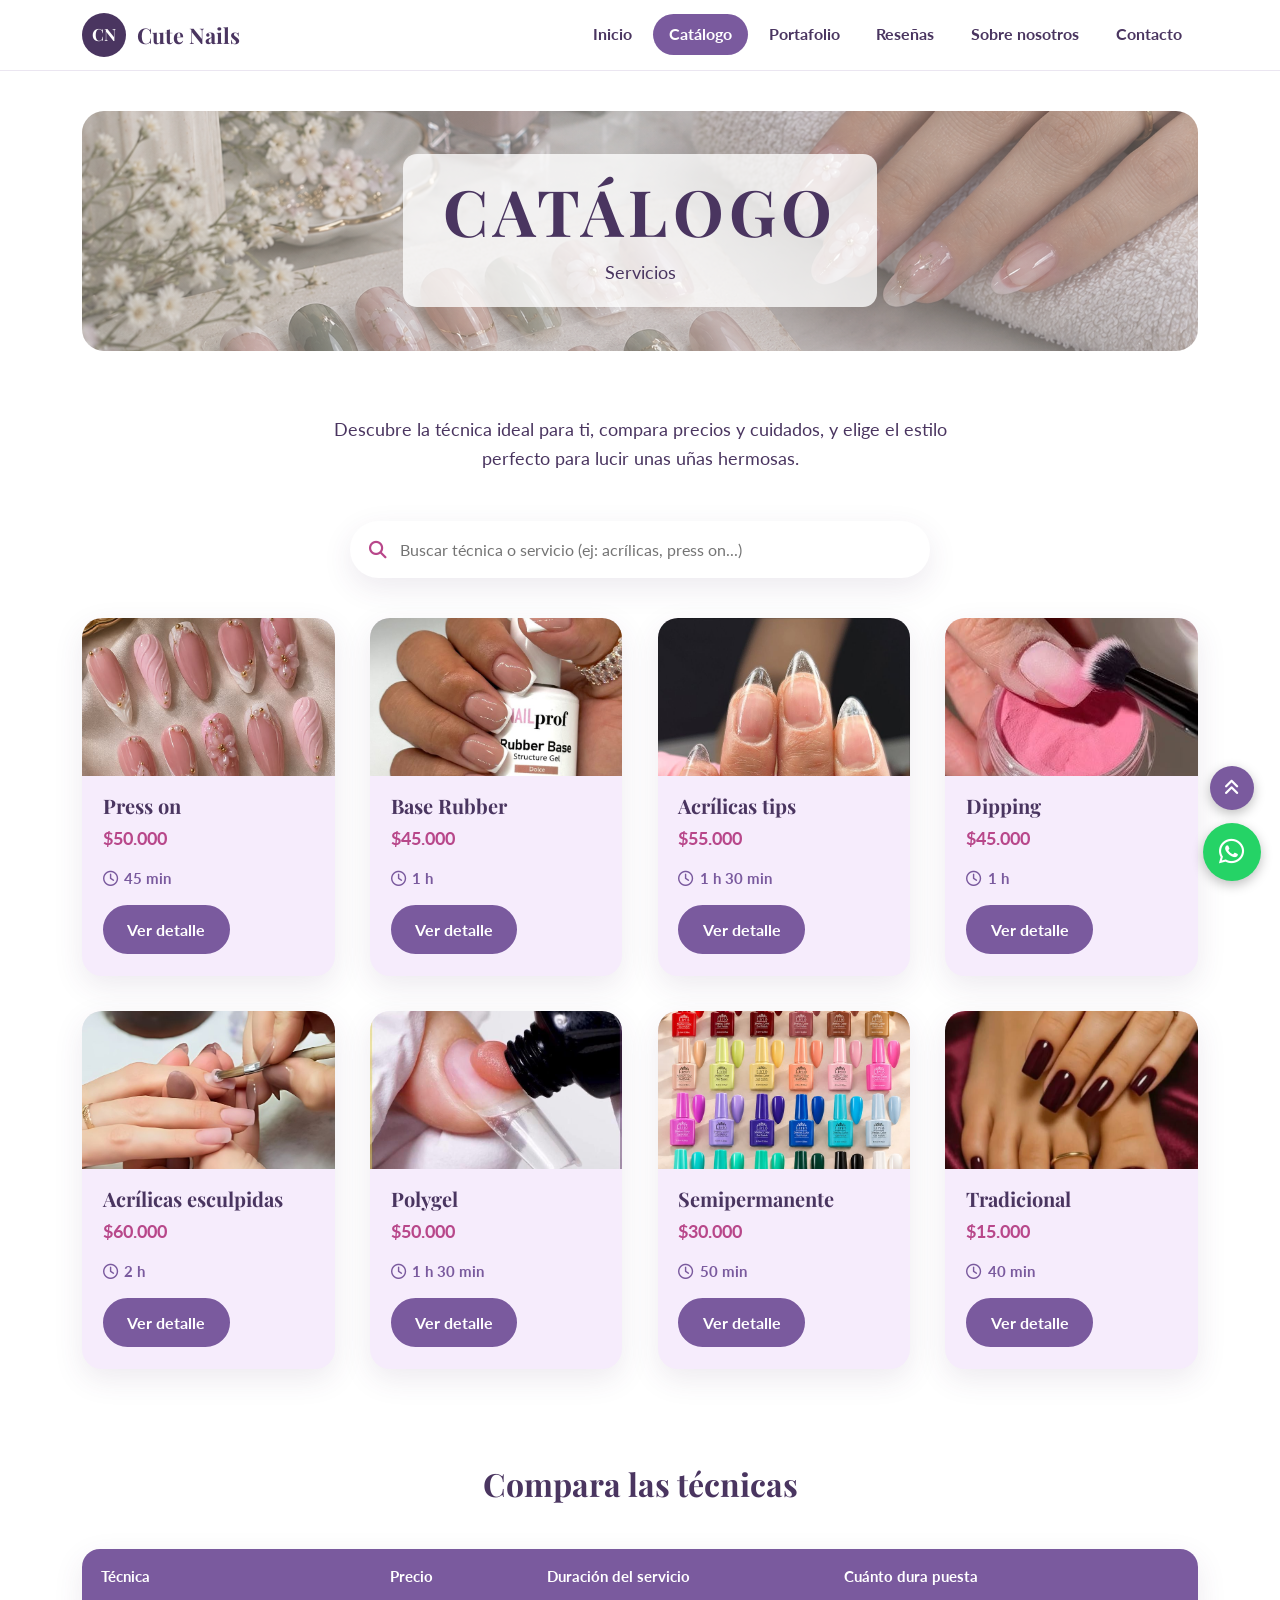
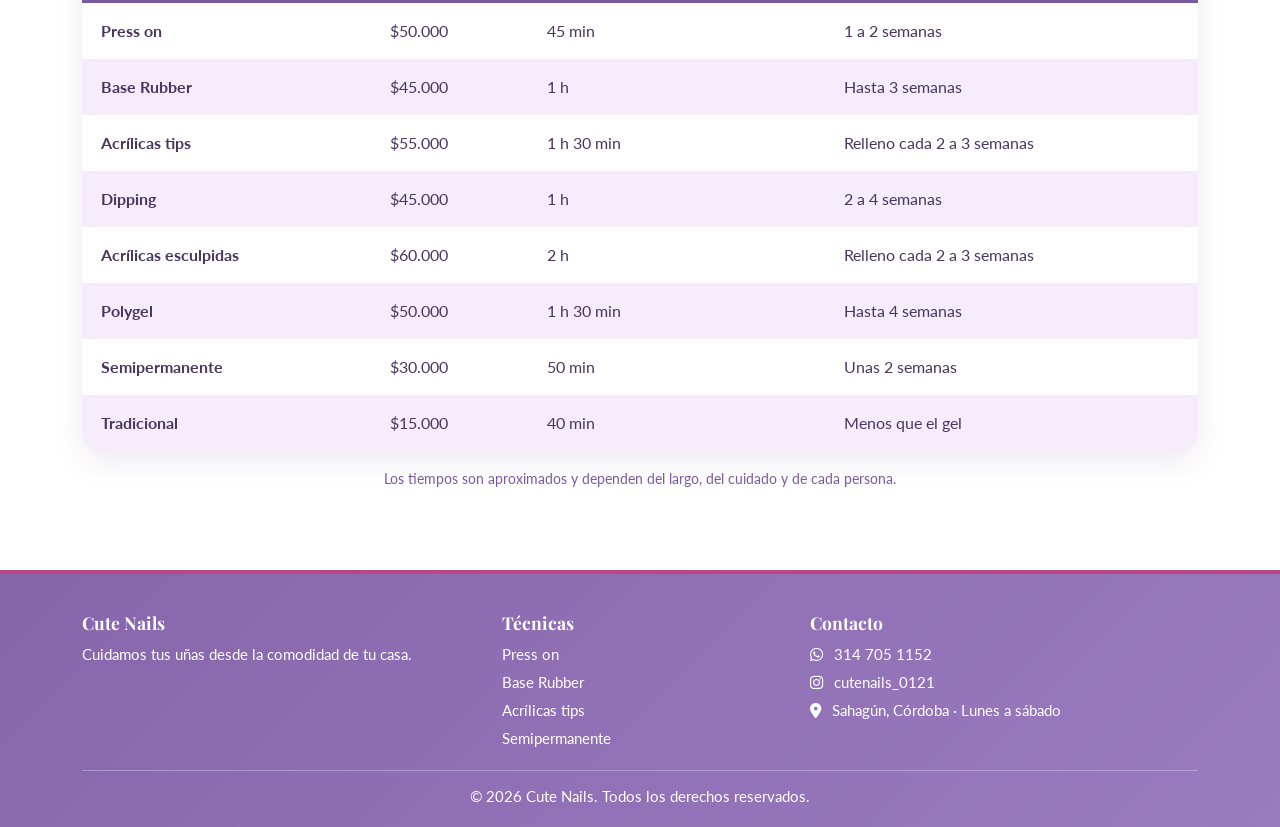
==== commit a439f283: "Agrega validaciones en tiempo real en los formularios" ====
--- a/catalogo.html
+++ b/catalogo.html
@@ -11,6 +11,7 @@
   <link href="https://fonts.googleapis.com/css2?family=Lato:wght@400;700&family=Playfair+Display:wght@600;700&display=swap" rel="stylesheet">
   <link rel="stylesheet" href="https://cdnjs.cloudflare.com/ajax/libs/font-awesome/6.5.2/css/all.min.css">
   <link rel="stylesheet" href="styles.css">
+
 </head>
 <body id="top">
 
@@ -49,81 +50,22 @@
 
     <section class="tecnicas" aria-labelledby="titulo-catalogo">
       <h2 id="titulo-catalogo" class="solo-lectores">Técnicas disponibles</h2>
-            <p class="catalogo-intro">Descubre la técnica ideal para ti, compara precios y cuidados, y elige el estilo perfecto para lucir unas uñas hermosas.</p>
+      <p class="catalogo-intro">Descubre la técnica ideal para ti, compara precios y cuidados, y elige el estilo perfecto para lucir unas uñas hermosas.</p>
 
-      <div class="tarjetas">
-        <article class="tarjeta">
-          <img src="img/press_on.jpg" alt="Uñas press on decoradas" loading="lazy">
-          <div class="tarjeta-info">
-            <h3>Press on</h3>
-            <p class="precio">$50.000</p>
-            <p class="duracion"><i class="fa-regular fa-clock" aria-hidden="true"></i> 45 min</p>
-            <a class="boton" href="detalle-press-on.html">Ver detalle</a>
-          </div>
-        </article>
-        <article class="tarjeta">
-          <img src="img/base_rubber.jpg" alt="Uñas con técnica base rubber" loading="lazy">
-          <div class="tarjeta-info">
-            <h3>Base Rubber</h3>
-            <p class="precio">$45.000</p>
-            <p class="duracion"><i class="fa-regular fa-clock" aria-hidden="true"></i> 1 h</p>
-            <a class="boton" href="detalle-base-rubber.html">Ver detalle</a>
-          </div>
-        </article>
-        <article class="tarjeta">
-          <img src="img/acrilicas_tips.jpg" alt="Uñas acrílicas con tips de acabado natural" loading="lazy">
-          <div class="tarjeta-info">
-            <h3>Acrílicas tips</h3>
-            <p class="precio">$55.000</p>
-            <p class="duracion"><i class="fa-regular fa-clock" aria-hidden="true"></i> 1 h 30 min</p>
-            <a class="boton" href="detalle-acrilicas-tips.html">Ver detalle</a>
-          </div>
-        </article>
-        <article class="tarjeta">
-          <img src="img/dipping.jpg" alt="Uñas con técnica dipping" loading="lazy">
-          <div class="tarjeta-info">
-            <h3>Dipping</h3>
-            <p class="precio">$45.000</p>
-            <p class="duracion"><i class="fa-regular fa-clock" aria-hidden="true"></i> 1 h</p>
-            <a class="boton" href="detalle-dipping.html">Ver detalle</a>
-          </div>
-        </article>
-        <article class="tarjeta">
-          <img src="img/acrilicas_esculpidas.jpg" alt="Uñas acrílicas esculpidas" loading="lazy">
-          <div class="tarjeta-info">
-            <h3>Acrílicas esculpidas</h3>
-            <p class="precio">$60.000</p>
-            <p class="duracion"><i class="fa-regular fa-clock" aria-hidden="true"></i> 2 h</p>
-            <a class="boton" href="detalle-acrilicas-esculpidas.html">Ver detalle</a>
-          </div>
-        </article>
-        <article class="tarjeta">
-          <img src="img/polygel.jpg" alt="Uñas con técnica polygel" loading="lazy">
-          <div class="tarjeta-info">
-            <h3>Polygel</h3>
-            <p class="precio">$50.000</p>
-            <p class="duracion"><i class="fa-regular fa-clock" aria-hidden="true"></i> 1 h 30 min</p>
-            <a class="boton" href="detalle-polygel.html">Ver detalle</a>
-          </div>
-        </article>
-        <article class="tarjeta">
-          <img src="img/semi.jpg" alt="Esmaltes para uñas semipermanentes" loading="lazy">
-          <div class="tarjeta-info">
-            <h3>Semipermanente</h3>
-            <p class="precio">$30.000</p>
-            <p class="duracion"><i class="fa-regular fa-clock" aria-hidden="true"></i> 50 min</p>
-            <a class="boton" href="detalle-semipermanente.html">Ver detalle</a>
-          </div>
-        </article>
-        <article class="tarjeta">
-          <img src="img/tradicional.jpg" alt="Uñas con esmaltado tradicional" loading="lazy">
-          <div class="tarjeta-info">
-            <h3>Tradicional</h3>
-            <p class="precio">$15.000</p>
-            <p class="duracion"><i class="fa-regular fa-clock" aria-hidden="true"></i> 40 min</p>
-            <a class="boton" href="detalle-tradicional.html">Ver detalle</a>
-          </div>
-        </article>
+      <!-- Buscador de técnicas -->
+      <div class="catalogo-herramientas">
+        <div class="buscador-contenedor">
+          <i class="fa-solid fa-magnifying-glass" aria-hidden="true"></i>
+          <input type="search" id="buscador-servicios" class="buscador-input" placeholder="Buscar técnica o servicio (ej: acrílicas, press on...)" aria-label="Buscar técnica">
+        </div>
+      </div>
+
+      <!-- Aquí se cargan las tarjetas de servicios -->
+      <div class="tarjetas" id="contenedor-servicios">
+        <div class="loader-contenedor" role="status" aria-live="polite">
+          <div class="spinner"></div>
+          <p>Cargando técnicas disponibles...</p>
+        </div>
       </div>
     </section>
 
@@ -142,49 +84,49 @@
           </thead>
           <tbody>
             <tr>
-              <th scope="row"><a href="detalle-press-on.html">Press on</a></th>
+              <th scope="row"><a href="detalle.html?servicio=press-on">Press on</a></th>
               <td>$50.000</td>
               <td>45 min</td>
               <td>1 a 2 semanas</td>
             </tr>
             <tr>
-              <th scope="row"><a href="detalle-base-rubber.html">Base Rubber</a></th>
+              <th scope="row"><a href="detalle.html?servicio=base-rubber">Base Rubber</a></th>
               <td>$45.000</td>
               <td>1 h</td>
               <td>Hasta 3 semanas</td>
             </tr>
             <tr>
-              <th scope="row"><a href="detalle-acrilicas-tips.html">Acrílicas tips</a></th>
+              <th scope="row"><a href="detalle.html?servicio=acrilicas-tips">Acrílicas tips</a></th>
               <td>$55.000</td>
               <td>1 h 30 min</td>
               <td>Relleno cada 2 a 3 semanas</td>
             </tr>
             <tr>
-              <th scope="row"><a href="detalle-dipping.html">Dipping</a></th>
+              <th scope="row"><a href="detalle.html?servicio=dipping">Dipping</a></th>
               <td>$45.000</td>
               <td>1 h</td>
               <td>2 a 4 semanas</td>
             </tr>
             <tr>
-              <th scope="row"><a href="detalle-acrilicas-esculpidas.html">Acrílicas esculpidas</a></th>
+              <th scope="row"><a href="detalle.html?servicio=acrilicas-esculpidas">Acrílicas esculpidas</a></th>
               <td>$60.000</td>
               <td>2 h</td>
               <td>Relleno cada 2 a 3 semanas</td>
             </tr>
             <tr>
-              <th scope="row"><a href="detalle-polygel.html">Polygel</a></th>
+              <th scope="row"><a href="detalle.html?servicio=polygel">Polygel</a></th>
               <td>$50.000</td>
               <td>1 h 30 min</td>
               <td>Hasta 4 semanas</td>
             </tr>
             <tr>
-              <th scope="row"><a href="detalle-semipermanente.html">Semipermanente</a></th>
+              <th scope="row"><a href="detalle.html?servicio=semipermanente">Semipermanente</a></th>
               <td>$30.000</td>
               <td>50 min</td>
               <td>Unas 2 semanas</td>
             </tr>
             <tr>
-              <th scope="row"><a href="detalle-tradicional.html">Tradicional</a></th>
+              <th scope="row"><a href="detalle.html?servicio=tradicional">Tradicional</a></th>
               <td>$15.000</td>
               <td>40 min</td>
               <td>Menos que el gel</td>
@@ -206,10 +148,10 @@
       <nav aria-label="Técnicas destacadas">
         <h2>Técnicas</h2>
         <ul>
-          <li><a href="detalle-press-on.html">Press on</a></li>
-          <li><a href="detalle-base-rubber.html">Base Rubber</a></li>
-          <li><a href="detalle-acrilicas-tips.html">Acrílicas tips</a></li>
-          <li><a href="detalle-semipermanente.html">Semipermanente</a></li>
+          <li><a href="detalle.html?servicio=press-on">Press on</a></li>
+          <li><a href="detalle.html?servicio=base-rubber">Base Rubber</a></li>
+          <li><a href="detalle.html?servicio=acrilicas-tips">Acrílicas tips</a></li>
+          <li><a href="detalle.html?servicio=semipermanente">Semipermanente</a></li>
         </ul>
       </nav>
 
@@ -235,5 +177,6 @@
     </a>
   </div>
 
+  <script src="js/catalogo.js"></script>
 </body>
 </html>
--- a/styles.css
+++ b/styles.css
@@ -1,8 +1,6 @@
-/* =========================================================
-   CUTE NAILS - Hoja de estilos
-   ========================================================= */
-
-/* ===== Variables ===== */
+/* Estilos principales de Cute Nails */
+
+/* Variables de color y tipografía */
 :root {
   --morado-oscuro: #4a3560;
   --morado-medio: #7a5a9e;
@@ -17,11 +15,19 @@
   --fuente-texto: "Lato", Arial, sans-serif;
 }
 
-/* ===== Base ===== */
-*, *::before, *::after { box-sizing: border-box; }
-html { scroll-behavior: smooth; }
-
-/* Macro-layout con CSS Grid: cabecera / contenido / pie */
+*,
+*::before,
+*::after {
+  box-sizing: border-box;
+  
+}
+
+html {
+  scroll-behavior: smooth;
+  overflow-x: hidden;
+}
+
+/* Macro-layout: cabecera / contenido / pie */
 body {
   margin: 0;
   min-height: 100vh;
@@ -32,369 +38,2316 @@
   display: grid;
   grid-template-rows: auto 1fr auto;
   grid-template-areas: "cabecera" "principal" "pie";
-}
-img { max-width: 100%; display: block; }
-a { color: inherit; }
-ul, ol { list-style: none; margin: 0; padding: 0; }
-h1, h2, h3 { font-family: var(--fuente-titulos); margin: 0; line-height: 1.2; }
-p { margin: 0; }
+  grid-template-columns: minmax(0, 1fr);
+}
+
+img {
+  max-width: 100%;
+  display: block;
+}
+
+a {
+  color: inherit;
+}
+
+ul,
+ol {
+  list-style: none;
+  margin: 0;
+  padding: 0;
+}
+
+h1,
+h2,
+h3 {
+  font-family: var(--fuente-titulos);
+  margin: 0;
+  line-height: 1.2;
+}
+
+p {
+  margin: 0;
+}
 
 .solo-lectores {
-  position: absolute; width: 1px; height: 1px; padding: 0; margin: -1px;
-  overflow: hidden; clip: rect(0, 0, 0, 0); white-space: nowrap; border: 0;
-}
-
-/* ===== Cabecera con menú horizontal ===== */
+  position: absolute;
+  width: 1px;
+  height: 1px;
+  padding: 0;
+  margin: -1px;
+  overflow: hidden;
+  clip: rect(0, 0, 0, 0);
+  white-space: nowrap;
+  border: 0;
+}
+
+main {
+  grid-area: principal;
+  width: 100%;
+  max-width: 1180px;
+  margin: 0 auto;
+  padding: 2rem 2rem 3.5rem;
+  min-width: 0;
+}
+
+.seccion {
+  margin-top: 5rem;
+}
+
+.titulo-centrado {
+  text-align: center;
+  font-size: 2rem;
+  margin-bottom: 2.2rem;
+}
+
+
+/* Barra de navegación y menú superior */
 .cabecera {
   grid-area: cabecera;
-  position: sticky; top: 0; z-index: 10;
+  position: sticky;
+  top: 0;
+  z-index: 10;
   background: rgba(255, 255, 255, .94);
   backdrop-filter: blur(8px);
   border-bottom: 1px solid rgba(122, 90, 158, .15);
 }
+
 .cabecera-interior {
-  max-width: 1180px; margin: 0 auto; padding: .8rem 2rem;
-  display: flex; align-items: center; gap: 1.5rem;
-}
-.marca { display: flex; align-items: center; gap: .7rem; text-decoration: none; }
+  max-width: 1180px;
+  margin: 0 auto;
+  padding: .8rem 2rem;
+  display: flex;
+  align-items: center;
+  gap: 1.5rem;
+}
+
+.marca {
+  display: flex;
+  align-items: center;
+  gap: .7rem;
+  text-decoration: none;
+}
+
 .marca-logo {
-  width: 44px; height: 44px; border-radius: 50%;
-  background: var(--morado-oscuro); color: #fff;
-  display: flex; align-items: center; justify-content: center;
-  font-family: var(--fuente-titulos); font-weight: 700; font-size: 1.05rem;
-}
-.marca-nombre { font-family: var(--fuente-titulos); font-weight: 700; font-size: 1.35rem; }
-
-.menu { margin: 0 auto; }
-.menu ul { display: flex; gap: .3rem; }
+  width: 44px;
+  height: 44px;
+  border-radius: 50%;
+  background: var(--morado-oscuro);
+  color: #fff;
+  display: flex;
+  align-items: center;
+  justify-content: center;
+  font-family: var(--fuente-titulos);
+  font-weight: 700;
+  font-size: 1.05rem;
+}
+
+.marca-nombre {
+  font-family: var(--fuente-titulos);
+  font-weight: 700;
+  font-size: 1.35rem;
+}
+
+.menu {
+  margin: 0 auto;
+}
+
+.menu ul {
+  display: flex;
+  gap: .3rem;
+}
+
 .menu a {
-  display: block; padding: .5rem 1rem; border-radius: 999px;
-  text-decoration: none; font-weight: 700; font-size: .98rem;
+  display: block;
+  padding: .5rem 1rem;
+  border-radius: 999px;
+  text-decoration: none;
+  font-weight: 700;
+  font-size: .98rem;
   transition: background .2s, color .2s;
 }
-.menu a:hover { background: var(--lila-claro); }
-.menu a[aria-current="page"] { background: var(--morado-medio); color: #fff; }
-
-.menu-check, .hamburguesa { display: none; }
-
-/* ===== Contenido principal ===== */
-main {
-  grid-area: principal;
-  width: 100%; max-width: 1180px; margin: 0 auto;
-  padding: 2rem 2rem 3.5rem;
-}
-.seccion { margin-top: 5rem; }
-
-/* ===== Botones ===== */
-.boton {
-  display: inline-block; padding: .6rem 1.4rem; border-radius: 999px;
-  background: var(--morado-medio); color: #fff; text-decoration: none; font-weight: 700;
-  border: 2px solid var(--morado-medio);
-  transition: background .2s, transform .2s, color .2s;
-}
-.boton:hover { background: var(--morado-oscuro); border-color: var(--morado-oscuro); transform: translateY(-2px); }
-.boton-grande { padding: .85rem 1.9rem; font-size: 1.05rem; }
-.boton-cabecera { background: var(--rosa); border-color: var(--rosa); padding: .55rem 1.3rem; }
-.boton-cabecera:hover { background: var(--morado-oscuro); border-color: var(--morado-oscuro); }
-.boton-borde { background: transparent; border-color: #fff; color: #fff; }
-.boton-borde:hover { background: #fff; border-color: #fff; color: var(--morado-oscuro); }
-.boton-claro { background: #fff; border-color: #fff; color: var(--morado-oscuro); }
-.boton-claro:hover { background: var(--lila-claro); border-color: var(--lila-claro); color: var(--morado-oscuro); }
-
-/* ===== Banners de página ===== */
-.banner {
-  position: relative; border-radius: 22px; overflow: hidden;
-  min-height: 300px; display: flex; align-items: center; justify-content: center;
-  background-size: cover; background-position: center; color: #fff; text-align: center;
-  margin-bottom: 3rem;
-}
-.banner-pagina { min-height: 240px; }
-.banner-texto { padding: 1.5rem; }
-.banner-texto h1 { font-size: clamp(2.4rem, 6vw, 4rem); }
-.banner-texto p { margin-top: .5rem; font-size: 1.15rem; }
-
-.banner-catalogo {
-  background-image: linear-gradient(rgba(255, 255, 255, .25), rgba(255, 255, 255, .25)), url("img/banner_catalogo.png");
-}
-.banner-catalogo .banner-texto {
-  background: rgba(255, 255, 255, .78); color: var(--morado-oscuro);
-  border-radius: 14px; padding: 1.2rem 2.5rem;
-}
-.banner-catalogo h1 { text-transform: uppercase; letter-spacing: .08em; }
-
-.banner-portafolio {
-  align-items: flex-end; justify-content: flex-end; text-align: right;
-  background-image: linear-gradient(rgba(255, 255, 255, .15), rgba(255, 255, 255, .35)), url("img/banner_portafolio.png");
-  color: var(--morado-oscuro);
-}
-.banner-portafolio h1 { font-size: clamp(3rem, 7vw, 5rem); }
-.banner-portafolio p { color: var(--rosa); font-weight: 700; font-size: 1.3rem; }
-
-/* ===== Inicio: hero ===== */
-.hero {
-  position: relative; border-radius: 26px; overflow: hidden;
-  min-height: 520px; display: flex; align-items: center;
-  background-image: linear-gradient(90deg, rgba(74, 53, 96, .82) 0%, rgba(74, 53, 96, .55) 55%, rgba(74, 53, 96, .25) 100%), url("img/banner_inicio.png");
-  background-size: cover; background-position: center;
+
+.menu a:hover {
+  background: var(--lila-claro);
+}
+
+.menu a[aria-current="page"] {
+  background: var(--morado-medio);
   color: #fff;
 }
-.hero-contenido { padding: 3rem 3.5rem; max-width: 640px; }
-.hero-etiqueta {
-  display: inline-block; padding: .3rem 1rem; border-radius: 999px;
-  background: rgba(255, 255, 255, .18); font-weight: 700; font-size: .9rem; letter-spacing: .03em;
-}
-.hero h1 { font-size: clamp(2.4rem, 5.5vw, 4rem); margin: 1.1rem 0 1rem; }
-.hero-texto { font-size: 1.2rem; max-width: 520px; }
-.hero-botones { display: flex; flex-wrap: wrap; gap: 1rem; margin-top: 2rem; }
-
-/* ===== Inicio: beneficios ===== */
-.beneficios { margin-top: 3rem; }
-.beneficios-lista { display: grid; grid-template-columns: repeat(auto-fit, minmax(240px, 1fr)); gap: 1.5rem; }
-.beneficio {
-  background: var(--lila-tarjeta); border-radius: 20px; padding: 1.8rem 1.5rem; text-align: center;
-  box-shadow: var(--sombra);
-}
-.beneficio i {
-  width: 58px; height: 58px; border-radius: 50%; margin: 0 auto 1rem;
-  background: #fff; color: var(--rosa); font-size: 1.4rem;
-  display: flex; align-items: center; justify-content: center;
-}
-.beneficio h3 { font-size: 1.2rem; margin-bottom: .3rem; }
-
-/* ===== Técnicas y tarjetas ===== */
-.tecnicas-encabezado {
-  display: flex; justify-content: space-between; align-items: center;
-  gap: 1rem; flex-wrap: wrap; margin-bottom: 1.8rem;
-}
-.tecnicas h2, .muestra h2 { font-size: 2rem; }
-.ver-mas { color: var(--rosa); font-weight: 700; text-decoration: none; }
-.ver-mas:hover { text-decoration: underline; }
-
-.tarjetas { display: grid; grid-template-columns: repeat(auto-fit, minmax(240px, 1fr)); gap: 1.8rem; }
-.tarjeta {
-  background: var(--lila-tarjeta); border-radius: 20px; overflow: hidden;
-  box-shadow: var(--sombra); display: flex; flex-direction: column;
-  transition: transform .25s, box-shadow .25s;
-}
-.tarjeta:hover { transform: translateY(-5px); box-shadow: var(--sombra-fuerte); }
-.tarjeta img { width: 100%; aspect-ratio: 16 / 10; max-height: 210px; object-fit: cover; }
-.tarjeta img[src*="acrilicas_tips"] { object-position: center top; }
-.tarjeta-info { padding: 1.1rem 1.3rem 1.4rem; display: flex; flex-direction: column; align-items: flex-start; gap: .4rem; }
-.tarjeta-info h3 { font-size: 1.25rem; }
-.precio { margin-bottom: .4rem; font-weight: 700; color: var(--rosa); font-size: 1.15rem; }
-
-/* ===== Inicio: pasos ===== */
-.titulo-centrado { text-align: center; font-size: 2rem; margin-bottom: 2.2rem; }
-.pasos-lista { display: grid; grid-template-columns: repeat(auto-fit, minmax(240px, 1fr)); gap: 2rem; }
-.paso { text-align: center; padding: 0 .5rem; }
-.paso-numero {
-  width: 54px; height: 54px; border-radius: 50%; margin: 0 auto 1rem;
-  background: var(--morado-medio); color: #fff;
-  font-family: var(--fuente-titulos); font-weight: 700; font-size: 1.4rem;
-  display: flex; align-items: center; justify-content: center;
-}
-.paso h3 { font-size: 1.2rem; margin-bottom: .3rem; }
-
-/* ===== Inicio: muestra de trabajos ===== */
-.muestra-galeria { display: grid; grid-template-columns: repeat(4, 1fr); gap: 1rem; }
-.muestra-galeria img { width: 100%; aspect-ratio: 1; object-fit: cover; border-radius: 18px; box-shadow: var(--sombra); }
-
-/* ===== Inicio: llamado final ===== */
-.llamado {
-  text-align: center; color: #fff; border-radius: 26px; padding: 3.5rem 1.5rem;
-  background: linear-gradient(135deg, var(--morado-oscuro), var(--rosa));
-}
-.llamado h2 { font-size: clamp(1.8rem, 4vw, 2.5rem); margin-bottom: .6rem; }
-.llamado p { font-size: 1.15rem; margin-bottom: 1.6rem; }
-
-/* ===== Detalle de técnica ===== */
-.migas { display: flex; flex-wrap: wrap; align-items: center; gap: .5rem; font-size: .9rem; margin-bottom: 1.5rem; }
-.migas a { color: var(--morado-medio); font-weight: 700; text-decoration: none; }
-.migas a:hover { text-decoration: underline; }
-.migas i { font-size: .7rem; }
-
-.detalle { display: grid; grid-template-columns: .9fr 1.1fr; gap: 3rem; align-items: center; }
-.detalle-foto { width: 100%; aspect-ratio: 1; max-height: 460px; object-fit: cover; border-radius: 24px; box-shadow: var(--sombra-fuerte); }
-.detalle-info h1 { font-size: clamp(2rem, 4vw, 2.8rem); margin-bottom: .4rem; }
-.detalle-descripcion { margin-bottom: .5rem; font-size: 1.08rem; }
-.detalle-precio { font-size: 1.7rem; font-weight: 700; color: var(--rosa); margin-bottom: 1rem; }
-.etiquetas { display: flex; flex-wrap: wrap; gap: .6rem; margin: 1rem 0; }
-.etiquetas li { background: var(--lila-claro); padding: .35rem 1rem; border-radius: 999px; font-size: .9rem; font-weight: 700; }
-.recomendaciones { margin: 1.2rem 0; }
-.recomendaciones h2 { font-size: 1.3rem; margin-bottom: .5rem; }
-.recomendaciones ul { list-style: disc; padding-left: 1.3rem; }
-.recomendaciones li { margin-bottom: .35rem; }
-.nota-agendar { background: var(--lila-claro); border-left: 4px solid var(--rosa); padding: .9rem 1.1rem; border-radius: 10px; margin-top: 1.2rem; }
-.detalle + .tecnicas { margin-top: 4.5rem; }
-
-/* ===== Portafolio ===== */
-.seccion-trabajos { margin-bottom: 3.5rem; }
-.seccion-trabajos h2 { font-size: 1.9rem; margin-bottom: 1.5rem; }
-.seccion-trabajos h2::after {
-  content: ""; display: block; width: 70px; height: 4px; border-radius: 4px;
-  background: var(--rosa); margin-top: .5rem;
-}
-.trabajos { display: grid; grid-template-columns: repeat(auto-fill, minmax(360px, 1fr)); gap: 1.8rem; }
-.trabajo {
-  display: grid; grid-template-columns: 1fr 1fr; gap: .8rem;
-  background: var(--lila-tarjeta); border-radius: 20px; padding: .9rem; box-shadow: var(--sombra);
-}
-.trabajo figure { position: relative; margin: 0; }
-.trabajo img { width: 100%; aspect-ratio: 1; object-fit: cover; border-radius: 14px; }
-.trabajo figcaption {
-  position: absolute; top: .5rem; left: .5rem;
-  background: rgba(255, 255, 255, .92); color: var(--morado-oscuro);
-  font-size: .7rem; font-weight: 700; text-transform: uppercase; letter-spacing: .06em;
-  padding: .15rem .6rem; border-radius: 999px;
-}
-.trabajo figure:last-child figcaption { background: var(--rosa); color: #fff; }
-
-/* ===== Pie de página (compacto) ===== */
+
+.menu-check,
+.hamburguesa {
+  display: none;
+}
+
+
+/* Pie de página y botones flotantes */
 .pie {
   grid-area: pie;
   background: linear-gradient(135deg, #8765ab, var(--morado-pie));
-  border-top: 4px solid var(--rosa); color: #fff;
+  border-top: 4px solid var(--rosa);
+  color: #fff;
   padding: 1.8rem 2rem 1rem;
 }
+
 .pie-contenido {
-  max-width: 1116px; margin: 0 auto;
-  display: grid; grid-template-columns: 1.4fr 1fr 1.4fr; gap: 2rem;
-}
-.pie h2 { font-size: 1.1rem; margin-bottom: .5rem; }
-.pie p { font-size: .95rem; }
-.pie ul { display: flex; flex-direction: column; gap: .25rem; font-size: .95rem; }
-.pie a { text-decoration: none; }
-.pie a:hover { text-decoration: underline; }
-.pie i { margin-right: .4rem; }
+  max-width: 1116px;
+  margin: 0 auto;
+  display: grid;
+  grid-template-columns: 1.4fr 1fr 1.4fr;
+  gap: 2rem;
+}
+
+.pie h2 {
+  font-size: 1.1rem;
+  margin-bottom: .5rem;
+}
+
+.pie p {
+  font-size: .95rem;
+}
+
+.pie ul {
+  display: flex;
+  flex-direction: column;
+  gap: .25rem;
+  font-size: .95rem;
+}
+
+.pie a {
+  text-decoration: none;
+}
+
+.pie a:hover {
+  text-decoration: underline;
+}
+
+.pie i {
+  margin-right: .4rem;
+}
+
 .derechos {
-  max-width: 1116px; margin: 1.2rem auto 0; padding-top: .8rem;
-  border-top: 1px solid rgba(255, 255, 255, .3); text-align: center; font-size: .85rem;
-}
-
-/* ===== Botones flotantes ===== */
-.flotantes { position: fixed; right: 1.2rem; bottom: 1.2rem; z-index: 20; display: flex; flex-direction: column; align-items: center; gap: .8rem; }
+  max-width: 1116px;
+  margin: 1.2rem auto 0;
+  padding-top: .8rem;
+  border-top: 1px solid rgba(255, 255, 255, .3);
+  text-align: center;
+  font-size: .85rem;
+}
+
+.flotantes {
+  position: fixed;
+  right: 1.2rem;
+  bottom: 1.2rem;
+  z-index: 20;
+  display: flex;
+  flex-direction: column;
+  align-items: center;
+  gap: .8rem;
+}
+
 .flotante {
-  display: flex; align-items: center; justify-content: center; border-radius: 50%; color: #fff;
-  text-decoration: none; box-shadow: 0 4px 12px rgba(0, 0, 0, .25); transition: transform .2s;
-}
-.flotante:hover { transform: scale(1.08); }
-.flotante-subir { width: 44px; height: 44px; background: var(--morado-medio); font-size: 1.1rem; }
-.flotante-whatsapp { width: 58px; height: 58px; background: var(--whatsapp); font-size: 1.8rem; }
-
-/* =========================================================
-   RESPONSIVE (3 breakpoints: escritorio / tablet / móvil)
-   ========================================================= */
-
-/* ----- Tablet: hasta 1024px ----- */
+  display: flex;
+  align-items: center;
+  justify-content: center;
+  border-radius: 50%;
+  color: #fff;
+  text-decoration: none;
+  box-shadow: 0 4px 12px rgba(0, 0, 0, .25);
+  transition: transform .2s;
+}
+
+.flotante:hover {
+  transform: scale(1.08);
+}
+
+.flotante-subir {
+  width: 44px;
+  height: 44px;
+  background: var(--morado-medio);
+  font-size: 1.1rem;
+}
+
+.flotante-whatsapp {
+  width: 58px;
+  height: 58px;
+  background: var(--whatsapp);
+  font-size: 1.8rem;
+}
+
+.flotante-whatsapp i,
+.flotante-subir i {
+  display: block;
+  color: #fff;
+  line-height: 1;
+}
+
+.flotante-whatsapp i {
+  font-size: 1.8rem;
+}
+
+
+/* Botones y estilos compartidos */
+.boton {
+  display: inline-block;
+  padding: .6rem 1.4rem;
+  border-radius: 999px;
+  background: var(--morado-medio);
+  color: #fff;
+  text-decoration: none;
+  font-weight: 700;
+  border: 2px solid var(--morado-medio);
+  transition: background .2s, transform .2s, color .2s;
+}
+
+.boton:hover {
+  background: var(--morado-oscuro);
+  border-color: var(--morado-oscuro);
+  transform: translateY(-2px);
+}
+
+.boton-grande {
+  padding: .85rem 1.9rem;
+  font-size: 1.05rem;
+}
+
+.boton-cabecera {
+  background: var(--rosa);
+  border-color: var(--rosa);
+  padding: .55rem 1.3rem;
+}
+
+.boton-cabecera:hover {
+  background: var(--morado-oscuro);
+  border-color: var(--morado-oscuro);
+}
+
+.boton-borde {
+  background: transparent;
+  border-color: #fff;
+  color: #fff;
+}
+
+.boton-borde:hover {
+  background: #fff;
+  border-color: #fff;
+  color: var(--morado-oscuro);
+}
+
+.boton-claro {
+  background: #fff;
+  border-color: #fff;
+  color: var(--morado-oscuro);
+}
+
+.boton-claro:hover {
+  background: var(--lila-claro);
+  border-color: var(--lila-claro);
+  color: var(--morado-oscuro);
+}
+
+
+/* Banners de cada página */
+.banner {
+  position: relative;
+  border-radius: 22px;
+  overflow: hidden;
+  min-height: 300px;
+  display: flex;
+  align-items: center;
+  justify-content: center;
+  background-size: cover;
+  background-position: center;
+  color: #fff;
+  text-align: center;
+  margin-bottom: 3rem;
+}
+
+.banner-pagina {
+  min-height: 240px;
+}
+
+.banner-texto {
+  padding: 1.5rem;
+}
+
+.banner-texto h1 {
+  font-size: clamp(2.4rem, 6vw, 4rem);
+}
+
+.banner-texto p {
+  margin-top: .5rem;
+  font-size: 1.15rem;
+}
+
+
+/* Página de Inicio (index.html) */
+
+/* Hero principal */
+.hero {
+  position: relative;
+  border-radius: 26px;
+  overflow: hidden;
+  min-height: 380px;
+  display: flex;
+  align-items: center;
+  background-image: linear-gradient(90deg,
+      rgba(97, 11, 190, 0.82) 0%,
+      rgba(74, 53, 96, .55) 55%,
+      rgba(74, 53, 96, .25) 100%),
+    url("img/banner_inicio.png");
+  background-size: cover;
+  background-position: center;
+  color: #fff;
+}
+
+.hero-contenido {
+  padding: 3rem 3.5rem;
+  max-width: 640px;
+}
+
+.hero-etiqueta {
+  display: inline-block;
+  padding: .3rem 1rem;
+  border-radius: 999px;
+  background: rgba(255, 255, 255, .18);
+  font-weight: 700;
+  font-size: .9rem;
+  letter-spacing: .03em;
+}
+
+.hero h1 {
+  font-size: clamp(2rem, 4.2vw, 3rem);
+  margin: 1.1rem 0 1rem;
+}
+
+.hero-texto {
+  font-size: 1.1rem;
+  max-width: 520px;
+}
+
+.hero-botones {
+  display: flex;
+  flex-wrap: wrap;
+  gap: 1rem;
+  margin-top: 1.5rem;
+}
+
+/* Beneficios del servicio */
+.beneficios {
+  margin-top: 3rem;
+}
+
+.beneficios-lista {
+  display: grid;
+  grid-template-columns: repeat(auto-fit, minmax(240px, 1fr));
+  gap: 1.5rem;
+}
+
+.beneficio {
+  background: var(--lila-tarjeta);
+  border-radius: 20px;
+  padding: 1.8rem 1.5rem;
+  text-align: center;
+  box-shadow: var(--sombra);
+}
+
+.beneficio i {
+  width: 58px;
+  height: 58px;
+  border-radius: 50%;
+  margin: 0 auto 1rem;
+  background: #fff;
+  color: var(--rosa);
+  font-size: 1.4rem;
+  display: flex;
+  align-items: center;
+  justify-content: center;
+}
+
+.beneficio h3 {
+  font-size: 1.2rem;
+  margin-bottom: .3rem;
+}
+
+/* Tarjetas de las técnicas */
+.tecnicas-encabezado {
+  display: flex;
+  justify-content: space-between;
+  align-items: center;
+  gap: 1rem;
+  flex-wrap: wrap;
+  margin-bottom: 1.8rem;
+}
+
+.tecnicas h2,
+.muestra h2 {
+  font-size: 2rem;
+}
+
+.ver-mas {
+  color: var(--rosa);
+  font-weight: 700;
+  text-decoration: none;
+}
+
+.ver-mas:hover {
+  text-decoration: underline;
+}
+
+.tarjetas {
+  display: grid;
+  grid-template-columns: repeat(auto-fit, minmax(240px, 1fr));
+  gap: 1.8rem;
+}
+
+.tarjeta {
+  background: var(--lila-tarjeta);
+  border-radius: 20px;
+  overflow: hidden;
+  box-shadow: var(--sombra);
+  display: flex;
+  flex-direction: column;
+  transition: transform .25s, box-shadow .25s;
+}
+
+.tarjeta:hover {
+  transform: translateY(-5px);
+  box-shadow: var(--sombra-fuerte);
+}
+
+.tarjeta img {
+  width: 100%;
+  aspect-ratio: 16 / 10;
+  max-height: 220px;
+  object-fit: cover;
+}
+
+.tarjeta img[src*="acrilicas_tips"] {
+  object-position: center top;
+}
+
+.tarjeta-info {
+  padding: 1.1rem 1.3rem 1.4rem;
+  display: flex;
+  flex-direction: column;
+  align-items: flex-start;
+  gap: .4rem;
+}
+
+.tarjeta-info h3 {
+  font-size: 1.25rem;
+}
+
+.precio {
+  margin-bottom: .4rem;
+  font-weight: 700;
+  color: var(--rosa);
+  font-size: 1.15rem;
+}
+
+/* Pasos para agendar */
+.pasos-lista {
+  display: grid;
+  grid-template-columns: repeat(auto-fit, minmax(240px, 1fr));
+  gap: 2rem;
+}
+
+.paso {
+  text-align: center;
+  padding: 0 .5rem;
+}
+
+.paso-numero {
+  width: 54px;
+  height: 54px;
+  border-radius: 50%;
+  margin: 0 auto 1rem;
+  background: var(--morado-medio);
+  color: #fff;
+  font-family: var(--fuente-titulos);
+  font-weight: 700;
+  font-size: 1.4rem;
+  display: flex;
+  align-items: center;
+  justify-content: center;
+}
+
+.paso h3 {
+  font-size: 1.2rem;
+  margin-bottom: .3rem;
+}
+
+/* Galería de muestra */
+.muestra-galeria {
+  display: grid;
+  grid-template-columns: repeat(4, 1fr);
+  gap: 1rem;
+}
+
+.muestra-galeria img {
+  width: 100%;
+  aspect-ratio: 1;
+  object-fit: cover;
+  border-radius: 18px;
+  box-shadow: var(--sombra);
+}
+
+/* Mensaje para invitar a agendar */
+.llamado {
+  text-align: center;
+  color: #fff;
+  border-radius: 26px;
+  padding: 3.5rem 1.5rem;
+  background: linear-gradient(135deg, var(--morado-oscuro), var(--rosa));
+}
+
+.llamado h2 {
+  font-size: clamp(1.8rem, 4vw, 2.5rem);
+  margin-bottom: .6rem;
+}
+
+.llamado p {
+  font-size: 1.15rem;
+  margin-bottom: 1.6rem;
+}
+
+/* Preguntas frecuentes */
+.faq-lista {
+  display: grid;
+  gap: .8rem;
+  max-width: 820px;
+  margin: 0 auto;
+}
+
+.faq-item {
+  background: var(--lila-tarjeta);
+  border-radius: 16px;
+  padding: 0 1.4rem;
+  box-shadow: var(--sombra);
+}
+
+.faq-item summary {
+  cursor: pointer;
+  list-style: none;
+  padding: 1.1rem 0;
+  font-weight: 700;
+  display: flex;
+  justify-content: space-between;
+  align-items: center;
+  gap: 1rem;
+}
+
+.faq-item summary::-webkit-details-marker {
+  display: none;
+}
+
+.faq-item summary::after {
+  content: "+";
+  color: var(--rosa);
+  font-size: 1.5rem;
+  line-height: 1;
+}
+
+.faq-item[open] summary::after {
+  content: "-";
+}
+
+.faq-item p {
+  padding-bottom: 1.2rem;
+}
+
+/* Galería en carrusel */
+.subtitulo-elegante {
+  color: var(--rosa);
+  font-weight: 700;
+  font-size: .85rem;
+  letter-spacing: .08em;
+  display: inline-flex;
+  align-items: center;
+  gap: .45rem;
+  text-transform: uppercase;
+  margin-bottom: .35rem;
+}
+
+.marquesina {
+  position: relative;
+  overflow: hidden;
+  width: 100%;
+  padding: .9rem 0 1.2rem;
+  border-radius: 24px;
+  -webkit-mask-image: linear-gradient(to right, transparent 0%, black 5%, black 95%, transparent 100%);
+  mask-image: linear-gradient(to right, transparent 0%, black 5%, black 95%, transparent 100%);
+}
+
+.marquesina-pista {
+  display: flex;
+  width: max-content;
+}
+
+.marquesina-grupo {
+  display: flex;
+  gap: 1.25rem;
+  padding-right: 1.25rem;
+  flex-shrink: 0;
+  animation: desplazamiento-marquesina 32s linear infinite;
+  will-change: transform;
+}
+
+.marquesina:hover .marquesina-grupo,
+.marquesina:focus-within .marquesina-grupo {
+  animation-play-state: paused;
+}
+
+@keyframes desplazamiento-marquesina {
+  0% {
+    transform: translateX(0);
+  }
+  100% {
+    transform: translateX(-100%);
+  }
+}
+
+.marquesina-item {
+  position: relative;
+  flex: 0 0 240px;
+  aspect-ratio: 1;
+  border-radius: 20px;
+  overflow: hidden;
+  box-shadow: var(--sombra);
+  background: var(--lila-tarjeta);
+  transition: transform .35s cubic-bezier(.2, .8, .2, 1), box-shadow .35s ease;
+  cursor: pointer;
+}
+
+.marquesina-item:hover {
+  transform: translateY(-8px) scale(1.02);
+  box-shadow: var(--sombra-fuerte);
+}
+
+.marquesina-item img {
+  width: 100%;
+  height: 100%;
+  object-fit: cover;
+  display: block;
+  transition: transform .5s cubic-bezier(.2, .8, .2, 1);
+}
+
+.marquesina-item:hover img {
+  transform: scale(1.08);
+}
+
+.marquesina-etiqueta {
+  position: absolute;
+  bottom: .75rem;
+  left: .75rem;
+  right: .75rem;
+  background: rgba(74, 53, 96, .82);
+  backdrop-filter: blur(8px);
+  -webkit-backdrop-filter: blur(8px);
+  color: #fff;
+  font-size: .78rem;
+  font-weight: 700;
+  padding: .35rem .7rem;
+  border-radius: 20px;
+  text-align: center;
+  opacity: 0;
+  transform: translateY(6px);
+  transition: opacity .3s ease, transform .3s ease;
+  pointer-events: none;
+  letter-spacing: .02em;
+}
+
+.marquesina-item:hover .marquesina-etiqueta {
+  opacity: 1;
+  transform: translateY(0);
+}
+
+@media (max-width: 768px) {
+  .marquesina {
+    padding: .5rem 0 1rem;
+    -webkit-mask-image: linear-gradient(to right, transparent 0%, black 3%, black 97%, transparent 100%);
+    mask-image: linear-gradient(to right, transparent 0%, black 3%, black 97%, transparent 100%);
+  }
+
+  .marquesina-item {
+    flex: 0 0 185px;
+    border-radius: 16px;
+  }
+
+  .marquesina-grupo {
+    gap: .9rem;
+    padding-right: .9rem;
+    animation-duration: 24s;
+  }
+}
+
+@media (max-width: 480px) {
+  .marquesina-item {
+    flex: 0 0 155px;
+  }
+}
+
+@media (prefers-reduced-motion: reduce) {
+  .marquesina-grupo {
+    animation: none;
+  }
+
+  .marquesina-pista {
+    overflow-x: auto;
+    scroll-snap-type: x mandatory;
+    padding-bottom: .5rem;
+  }
+
+  .marquesina-item {
+    scroll-snap-align: start;
+  }
+}
+
+
+/* Catálogo (catalogo.html) */
+
+/* Banner */
+.banner-catalogo {
+  background-image: linear-gradient(rgba(255, 255, 255, .25), rgba(255, 255, 255, .25)), url("img/banner_catalogo.png");
+}
+
+.banner-catalogo .banner-texto {
+  background: rgba(255, 255, 255, .78);
+  color: var(--morado-oscuro);
+  border-radius: 14px;
+  padding: 1.2rem 2.5rem;
+}
+
+.banner-catalogo h1 {
+  text-transform: uppercase;
+  letter-spacing: .08em;
+}
+
+/* Texto de introducción y duración */
+.catalogo-intro {
+  text-align: center;
+  max-width: 640px;
+  margin: 0 auto 2.5rem;
+  font-size: 1.15rem;
+}
+
+.duracion {
+  display: flex;
+  align-items: center;
+  gap: .4rem;
+  color: var(--morado-medio);
+  font-weight: 700;
+  font-size: .95rem;
+  margin-bottom: .5rem;
+}
+
+/* Buscador de técnicas */
+.catalogo-herramientas {
+  max-width: 580px;
+  margin: 0 auto 2.5rem;
+}
+
+.buscador-contenedor {
+  position: relative;
+  display: flex;
+  align-items: center;
+}
+
+.buscador-contenedor i {
+  position: absolute;
+  left: 1.2rem;
+  color: var(--rosa);
+  font-size: 1.1rem;
+  pointer-events: none;
+}
+
+.buscador-input {
+  width: 100%;
+  padding: .85rem 1.2rem .85rem 3rem;
+  border-radius: 999px;
+  border: 2px solid transparent;
+  background: #ffffff;
+  color: var(--morado-oscuro);
+  font: inherit;
+  font-size: 1rem;
+  box-shadow: var(--sombra);
+  transition: border-color .2s ease, box-shadow .2s ease;
+}
+
+.buscador-input:focus {
+  outline: none;
+  border-color: var(--morado-medio);
+  box-shadow: 0 4px 18px rgba(74, 53, 96, .15);
+}
+
+/* Animación de carga (spinner) */
+.loader-contenedor {
+  grid-column: 1 / -1;
+  text-align: center;
+  padding: 3.5rem 1.5rem;
+  display: flex;
+  flex-direction: column;
+  align-items: center;
+  justify-content: center;
+  gap: 1.2rem;
+  color: var(--morado-medio);
+  font-weight: 700;
+}
+
+.spinner {
+  width: 48px;
+  height: 48px;
+  border: 4px solid var(--lila-tarjeta);
+  border-top-color: var(--rosa);
+  border-radius: 50%;
+  animation: girarSpinner 0.8s linear infinite;
+}
+
+@keyframes girarSpinner {
+  to {
+    transform: rotate(360deg);
+  }
+}
+
+/* Tarjeta de error si falla la carga */
+.error-carga-servicios {
+  grid-column: 1 / -1;
+  background: #ffffff;
+  border-radius: 20px;
+  padding: 2.5rem 1.5rem;
+  text-align: center;
+  box-shadow: var(--sombra);
+  max-width: 520px;
+  margin: 1rem auto;
+}
+
+.error-carga-servicios i {
+  font-size: 2.5rem;
+  color: #c0392b;
+  margin-bottom: .8rem;
+}
+
+.error-carga-servicios h3 {
+  color: var(--morado-oscuro);
+  font-size: 1.25rem;
+  margin-bottom: .5rem;
+}
+
+.error-carga-servicios p {
+  color: var(--morado-medio);
+  font-size: .95rem;
+  margin-bottom: 1.3rem;
+}
+
+/* Mensaje cuando la búsqueda no da resultados */
+.filtro-vacio {
+  grid-column: 1 / -1;
+  text-align: center;
+  padding: 3rem 1.5rem;
+  background: #ffffff;
+  border-radius: 20px;
+  box-shadow: var(--sombra);
+  color: var(--morado-medio);
+}
+
+.filtro-vacio i {
+  font-size: 2.2rem;
+  color: var(--rosa);
+  margin-bottom: .8rem;
+  display: block;
+}
+
+/* Tabla de comparación */
+.tabla-contenedor {
+  overflow-x: auto;
+  border-radius: 18px;
+  box-shadow: var(--sombra);
+  background: #fff;
+}
+
+.tabla-comparativa {
+  width: 100%;
+  min-width: 640px;
+  border-collapse: collapse;
+  text-align: left;
+}
+
+.tabla-comparativa th,
+.tabla-comparativa td {
+  padding: .95rem 1.2rem;
+}
+
+.tabla-comparativa thead th {
+  background: var(--morado-medio);
+  color: #fff;
+  font-size: .95rem;
+}
+
+.tabla-comparativa tbody tr:nth-child(even) {
+  background: var(--lila-tarjeta);
+}
+
+.tabla-comparativa tbody th {
+  font-weight: 700;
+}
+
+.tabla-comparativa tbody th a {
+  text-decoration: none;
+}
+
+.tabla-comparativa tbody th a:hover {
+  color: var(--rosa);
+  text-decoration: underline;
+}
+
+.comparativa-nota {
+  text-align: center;
+  font-size: .9rem;
+  margin-top: 1rem;
+  color: var(--morado-medio);
+}
+
+
+/* Portafolio (portafolio.html) */
+
+/* Banner */
+.banner-portafolio {
+  align-items: flex-end;
+  justify-content: flex-end;
+  text-align: right;
+  background-image: linear-gradient(rgba(255, 255, 255, .15), rgba(255, 255, 255, .35)), url("img/banner_portafolio.png");
+  color: var(--morado-oscuro);
+}
+
+.banner-portafolio h1 {
+  font-size: clamp(3rem, 7vw, 5rem);
+}
+
+.banner-portafolio p {
+  color: var(--rosa);
+  font-weight: 700;
+  font-size: 1.3rem;
+}
+
+/* Sección de trabajos */
+.seccion-trabajos {
+  margin-bottom: 3.5rem;
+}
+
+.seccion-trabajos h2 {
+  font-size: 1.9rem;
+  margin-bottom: 1.5rem;
+}
+
+.seccion-trabajos h2::after {
+  content: "";
+  display: block;
+  width: 70px;
+  height: 4px;
+  border-radius: 4px;
+  background: var(--rosa);
+  margin-top: .5rem;
+}
+
+/* Fotos de antes y después */
+.trabajos {
+  display: grid;
+  grid-template-columns: repeat(auto-fill, minmax(360px, 1fr));
+  gap: 1.8rem;
+}
+
+.trabajo {
+  display: grid;
+  grid-template-columns: 1fr 1fr;
+  gap: .8rem;
+  background: var(--lila-tarjeta);
+  border-radius: 20px;
+  padding: .9rem;
+  box-shadow: var(--sombra);
+}
+
+.trabajo figure {
+  position: relative;
+  margin: 0;
+}
+
+.trabajo img {
+  width: 100%;
+  aspect-ratio: 1;
+  object-fit: cover;
+  border-radius: 14px;
+}
+
+.trabajo figcaption {
+  position: absolute;
+  top: .5rem;
+  left: .5rem;
+  background: rgba(255, 255, 255, .92);
+  color: var(--morado-oscuro);
+  font-size: .7rem;
+  font-weight: 700;
+  text-transform: uppercase;
+  letter-spacing: .06em;
+  padding: .15rem .6rem;
+  border-radius: 999px;
+}
+
+.trabajo figure:last-child figcaption {
+  background: var(--rosa);
+  color: #fff;
+}
+
+/* Diseños clasificados por técnica */
+.seccion-disenos {
+  margin-top: 4rem;
+}
+
+.disenos-subtitulo {
+  color: var(--morado-medio);
+  font-size: 1.05rem;
+  margin-top: .4rem;
+}
+
+.grupo-tecnica {
+  background: var(--lila-tarjeta);
+  border-radius: 24px;
+  padding: 1.8rem;
+  margin-top: 2rem;
+  box-shadow: var(--sombra);
+  border: 1px solid rgba(122, 90, 158, .12);
+}
+
+.tecnica-cabecera {
+  display: flex;
+  justify-content: space-between;
+  align-items: center;
+  margin-bottom: 1.4rem;
+  flex-wrap: wrap;
+  gap: .8rem;
+}
+
+.tecnica-cabecera h3 {
+  font-family: var(--fuente-titulos);
+  font-size: 1.4rem;
+  color: var(--morado-oscuro);
+  display: flex;
+  align-items: center;
+  gap: .55rem;
+}
+
+.tecnica-cabecera h3 i {
+  color: var(--rosa);
+  font-size: 1.1rem;
+}
+
+.enlace-tecnica {
+  color: var(--rosa);
+  font-weight: 700;
+  font-size: .95rem;
+  text-decoration: none;
+  display: inline-flex;
+  align-items: center;
+  gap: .4rem;
+  transition: gap .25s ease, color .25s ease;
+}
+
+.enlace-tecnica:hover {
+  color: var(--morado-oscuro);
+  gap: .65rem;
+}
+
+.galeria-disenos {
+  display: grid;
+  grid-template-columns: repeat(auto-fit, minmax(260px, 1fr));
+  gap: 1.3rem;
+}
+
+.tarjeta-diseno {
+  background: #fff;
+  border-radius: 18px;
+  overflow: hidden;
+  box-shadow: var(--sombra);
+  margin: 0;
+  transition: transform .3s cubic-bezier(.2, .8, .2, 1), box-shadow .3s ease;
+}
+
+.tarjeta-diseno:hover {
+  transform: translateY(-6px);
+  box-shadow: var(--sombra-fuerte);
+}
+
+.tarjeta-diseno img {
+  width: 100%;
+  aspect-ratio: 4 / 3;
+  object-fit: cover;
+  display: block;
+  transition: transform .45s ease;
+}
+
+.tarjeta-diseno:hover img {
+  transform: scale(1.05);
+}
+
+.tarjeta-diseno figcaption {
+  padding: .85rem 1rem;
+  font-size: .88rem;
+  font-weight: 700;
+  color: var(--morado-oscuro);
+  background: #fff;
+  border-top: 1px solid rgba(122, 90, 158, .08);
+}
+
+
+/* Reseñas (resenas.html) */
+
+/* Banner */
+.banner-resenas {
+  background-image: linear-gradient(135deg, var(--morado-medio), var(--rosa));
+}
+
+/* Distribución de la sección de reseñas */
+.resenas-layout {
+  display: grid;
+  grid-template-columns: 1fr 1.3fr;
+  gap: 3rem;
+  align-items: start;
+}
+
+.resenas-intro h2 {
+  font-size: 2rem;
+  margin-bottom: 1rem;
+}
+
+.resenas-intro p {
+  font-size: 1.08rem;
+}
+
+.resenas-consejos {
+  margin-top: 1.5rem;
+  display: grid;
+  gap: .8rem;
+}
+
+.resenas-consejos li {
+  display: flex;
+  gap: .7rem;
+  align-items: flex-start;
+}
+
+.resenas-consejos i {
+  color: var(--rosa);
+  margin-top: .3rem;
+}
+
+/* Estilos generales del formulario */
+.formulario {
+  background: var(--lila-tarjeta);
+  border-radius: 24px;
+  padding: 2rem;
+  box-shadow: var(--sombra);
+  display: grid;
+  gap: 1.3rem;
+}
+
+.campo {
+  display: grid;
+  gap: .4rem;
+}
+
+.campos-fila {
+  display: grid;
+  grid-template-columns: 1fr 1fr;
+  gap: 1.3rem;
+}
+
+.campo label {
+  font-weight: 700;
+  font-size: .95rem;
+}
+
+.campo input,
+.campo select,
+.campo textarea {
+  width: 100%;
+  padding: .75rem 1rem;
+  border: 2px solid transparent;
+  border-radius: 12px;
+  background: #fff;
+  color: var(--morado-oscuro);
+  font: inherit;
+}
+
+.campo input,
+.campo select {
+  min-height: 3.2rem;
+}
+
+.campo textarea {
+  resize: vertical;
+}
+
+.campo input:focus,
+.campo select:focus,
+.campo textarea:focus {
+  outline: none;
+  border-color: var(--morado-medio);
+}
+
+.campo input:user-invalid,
+.campo select:user-invalid,
+.campo textarea:user-invalid,
+.campo input.invalido,
+.campo select.invalido,
+.campo textarea.invalido {
+  border-color: #c0392b;
+  background-color: #fff9f9;
+}
+
+.campo input:user-valid,
+.campo select:user-valid,
+.campo textarea:user-valid,
+.campo input.valido,
+.campo select.valido,
+.campo textarea.valido {
+  border-color: #2e9e5b;
+  background-color: #f7fdf9;
+}
+
+.mensaje-error {
+  display: flex;
+  align-items: center;
+  gap: .35rem;
+  font-size: .82rem;
+  color: #c0392b;
+  font-weight: 600;
+  margin-top: .2rem;
+  animation: aparecerError .25s ease-in-out;
+}
+
+.mensaje-error i {
+  font-size: .85rem;
+}
+
+.alerta-formulario {
+  padding: .9rem 1.2rem;
+  border-radius: 12px;
+  font-size: .95rem;
+  display: flex;
+  align-items: center;
+  gap: .8rem;
+  margin-top: .5rem;
+  animation: aparecerAlerta .3s ease-in-out;
+}
+
+.alerta-formulario.exito {
+  background-color: #eaf8ef;
+  color: #1e7e44;
+  border: 1px solid #b7ebd0;
+}
+
+.alerta-formulario.error {
+  background-color: #fdf0ed;
+  color: #c0392b;
+  border: 1px solid #f5c2bb;
+}
+
+@keyframes aparecerError {
+  from {
+    opacity: 0;
+    transform: translateY(-3px);
+  }
+  to {
+    opacity: 1;
+    transform: translateY(0);
+  }
+}
+
+@keyframes aparecerAlerta {
+  from {
+    opacity: 0;
+    transform: translateY(-6px);
+  }
+  to {
+    opacity: 1;
+    transform: translateY(0);
+  }
+}
+
+.ayuda {
+  font-size: .85rem;
+  color: var(--morado-medio);
+}
+
+.campo-check {
+  grid-template-columns: auto 1fr;
+  align-items: center;
+  gap: .7rem;
+}
+
+.campo-check input {
+  width: 20px;
+  height: 20px;
+  min-height: 0;
+  accent-color: var(--rosa);
+}
+
+.campo-check label {
+  font-weight: 400;
+}
+
+.formulario .boton {
+  justify-self: start;
+  cursor: pointer;
+  font-family: inherit;
+}
+
+/* Mensaje cuando no hay opiniones */
+.opiniones-vacio {
+  max-width: 560px;
+  margin: 0 auto;
+  text-align: center;
+  padding: 2.5rem 1.5rem;
+  background: var(--lila-tarjeta);
+  border-radius: 20px;
+  box-shadow: var(--sombra);
+}
+
+.opiniones-vacio i {
+  font-size: 2rem;
+  color: var(--rosa);
+  margin-bottom: .8rem;
+}
+
+/* Tarjetas de las opiniones */
+.opiniones-lista {
+  display: grid;
+  grid-template-columns: repeat(auto-fill, minmax(310px, 1fr));
+  gap: 1.5rem;
+  margin-top: 1.5rem;
+}
+
+.tarjeta-resena {
+  background: #ffffff;
+  border-radius: 20px;
+  padding: 1.6rem;
+  box-shadow: var(--sombra);
+  display: flex;
+  flex-direction: column;
+  gap: 1rem;
+  transition: transform .25s ease, box-shadow .25s ease;
+  border: 1px solid rgba(224, 86, 157, .12);
+  animation: aparecerResena .3s ease-out;
+}
+
+.tarjeta-resena:hover {
+  transform: translateY(-4px);
+  box-shadow: 0 10px 24px rgba(74, 53, 96, .12);
+}
+
+.resena-cabecera {
+  display: flex;
+  justify-content: space-between;
+  align-items: flex-start;
+  gap: .8rem;
+  flex-wrap: wrap;
+}
+
+.resena-autor-grupo {
+  display: flex;
+  align-items: center;
+  gap: .8rem;
+}
+
+.resena-avatar {
+  width: 42px;
+  height: 42px;
+  border-radius: 50%;
+  background: linear-gradient(135deg, var(--morado-medio), var(--rosa));
+  color: #ffffff;
+  font-weight: 700;
+  font-size: 1.1rem;
+  display: flex;
+  align-items: center;
+  justify-content: center;
+  flex-shrink: 0;
+}
+
+.resena-autor {
+  font-size: 1.05rem;
+  color: var(--morado-oscuro);
+  margin: 0;
+  line-height: 1.2;
+}
+
+.resena-tecnica {
+  font-size: .82rem;
+  color: var(--rosa);
+  font-weight: 700;
+  display: inline-block;
+  margin-top: .2rem;
+}
+
+.resena-estrellas {
+  color: #f5a623;
+  font-size: .95rem;
+  display: flex;
+  gap: .15rem;
+}
+
+.resena-comentario {
+  font-size: .95rem;
+  line-height: 1.55;
+  color: var(--morado-oscuro);
+  flex-grow: 1;
+  margin: 0;
+}
+
+.resena-pie {
+  display: flex;
+  justify-content: space-between;
+  align-items: center;
+  border-top: 1px solid #f3e9f7;
+  padding-top: .8rem;
+  margin-top: auto;
+}
+
+.resena-fecha {
+  font-size: .82rem;
+  color: var(--morado-medio);
+  display: flex;
+  align-items: center;
+  gap: .4rem;
+}
+
+.boton-eliminar-resena {
+  background: transparent;
+  border: none;
+  color: #c0392b;
+  font-size: .82rem;
+  font-weight: 600;
+  cursor: pointer;
+  display: inline-flex;
+  align-items: center;
+  gap: .35rem;
+  padding: .35rem .65rem;
+  border-radius: 8px;
+  transition: background-color .2s ease;
+  font-family: inherit;
+}
+
+.boton-eliminar-resena:hover {
+  background-color: #fdf0ed;
+}
+
+@keyframes aparecerResena {
+  from {
+    opacity: 0;
+    transform: translateY(10px);
+  }
+  to {
+    opacity: 1;
+    transform: translateY(0);
+  }
+}
+
+
+/* Sobre Nosotros (sobre-nosotros.html) */
+
+/* Banner */
+.banner-nosotros {
+  background-image: linear-gradient(rgba(74, 53, 96, .55), rgba(74, 53, 96, .55)), url("img/banner_sobre_nosotros.png");
+}
+
+/* Quiénes somos */
+.nosotros-quienes {
+  display: grid;
+  grid-template-columns: 1.4fr 1fr;
+  gap: 3rem;
+  align-items: center;
+  background: var(--lila-tarjeta);
+  padding: 3rem;
+  border-radius: 24px;
+  box-shadow: var(--sombra);
+}
+
+.nosotros-texto h2 {
+  font-size: 2.2rem;
+  margin-bottom: 1rem;
+}
+
+.nosotros-texto p {
+  font-size: 1.1rem;
+  line-height: 1.8;
+}
+
+.nosotros-emblema {
+  display: flex;
+  justify-content: center;
+  align-items: center;
+}
+
+.emblema-circulo {
+  width: 140px;
+  height: 140px;
+  border-radius: 50%;
+  background: var(--morado-oscuro);
+  color: #fff;
+  display: flex;
+  align-items: center;
+  justify-content: center;
+  font-family: var(--fuente-titulos);
+  font-weight: 700;
+  font-size: 3.5rem;
+  box-shadow: var(--sombra-fuerte);
+  border: 4px solid var(--rosa);
+}
+
+/* Pilares y valores */
+.pilares-grid {
+  display: grid;
+  grid-template-columns: repeat(auto-fit, minmax(260px, 1fr));
+  gap: 2rem;
+}
+
+.pilar-tarjeta {
+  background: var(--lila-tarjeta);
+  border-radius: 20px;
+  padding: 2.2rem 1.8rem;
+  box-shadow: var(--sombra);
+  display: flex;
+  flex-direction: column;
+  align-items: flex-start;
+  gap: .8rem;
+  transition: transform .2s, box-shadow .2s;
+}
+
+.pilar-tarjeta:hover {
+  transform: translateY(-4px);
+  box-shadow: var(--sombra-fuerte);
+}
+
+.pilar-tarjeta i {
+  font-size: 2.2rem;
+  color: var(--rosa);
+  margin-bottom: .4rem;
+}
+
+.pilar-tarjeta h3 {
+  font-size: 1.35rem;
+}
+
+.pilar-tarjeta p {
+  font-size: 1rem;
+  color: var(--morado-oscuro);
+}
+
+/* Botón de llamado final */
+.nosotros-cta {
+  text-align: center;
+}
+
+.llamado-caja {
+  background: linear-gradient(135deg, var(--morado-medio), var(--rosa));
+  color: #fff;
+  padding: 3.5rem 2rem;
+  border-radius: 24px;
+  box-shadow: var(--sombra-fuerte);
+  display: flex;
+  flex-direction: column;
+  align-items: center;
+  gap: 1.2rem;
+}
+
+.llamado-caja h2 {
+  font-size: 2.2rem;
+  color: #fff;
+}
+
+.llamado-caja p {
+  font-size: 1.2rem;
+}
+
+
+/* Contacto (contacto.html) */
+
+/* Banner */
+.banner-contacto {
+  background-image: linear-gradient(rgba(74, 53, 96, .65), rgba(74, 53, 96, .65)), url("img/banner_contacto.png");
+}
+
+/* Distribución de la página de contacto */
+.contacto-layout {
+  display: grid;
+  grid-template-columns: 1.25fr 1fr;
+  gap: 3rem;
+  align-items: start;
+}
+
+.contacto-subtitulo {
+  font-size: 1.35rem;
+  margin-bottom: .8rem;
+  color: var(--morado-oscuro);
+}
+
+.contacto-info {
+  display: grid;
+  gap: 1.5rem;
+}
+
+.contacto-tarjeta {
+  background: var(--lila-tarjeta);
+  border-radius: 20px;
+  padding: 1.8rem;
+  box-shadow: var(--sombra);
+}
+
+.contacto-tarjeta h3 {
+  font-size: 1.2rem;
+  margin-bottom: .8rem;
+}
+
+/* Enlaces directos a redes y chat */
+.contacto-enlaces {
+  display: flex;
+  flex-direction: column;
+  gap: .8rem;
+}
+
+.contacto-canal {
+  display: flex;
+  align-items: center;
+  gap: 1rem;
+  text-decoration: none;
+  padding: .75rem 1rem;
+  border-radius: 14px;
+  background: #fff;
+  box-shadow: 0 2px 8px rgba(74, 53, 96, .06);
+  transition: transform .2s, box-shadow .2s;
+}
+
+.contacto-canal:hover {
+  transform: translateX(4px);
+  box-shadow: var(--sombra);
+}
+
+.contacto-canal i {
+  font-size: 1.8rem;
+}
+
+.contacto-canal i.fa-whatsapp {
+  color: var(--whatsapp);
+}
+
+.contacto-canal i.fa-instagram {
+  color: var(--rosa);
+}
+
+/* Horarios y cobertura */
+.info-lista {
+  display: grid;
+  gap: 1rem;
+}
+
+.info-lista li {
+  display: flex;
+  align-items: flex-start;
+  gap: .9rem;
+}
+
+.info-lista i {
+  font-size: 1.3rem;
+  color: var(--rosa);
+  margin-top: .2rem;
+}
+
+/* Métodos de pago */
+.pagos-etiquetas {
+  display: flex;
+  flex-wrap: wrap;
+  gap: .6rem;
+  margin-top: .8rem;
+}
+
+.pago-etiqueta {
+  background: #fff;
+  color: var(--morado-oscuro);
+  padding: .45rem .95rem;
+  border-radius: 999px;
+  font-weight: 700;
+  font-size: .88rem;
+  display: inline-flex;
+  align-items: center;
+  gap: .4rem;
+  box-shadow: 0 2px 6px rgba(74, 53, 96, .08);
+}
+
+.pago-etiqueta i {
+  color: var(--rosa);
+}
+
+
+/* Detalle de técnica (detalle.html) */
+
+/* Migas de pan */
+.migas {
+  display: flex;
+  flex-wrap: wrap;
+  align-items: center;
+  gap: .5rem;
+  font-size: .9rem;
+  margin-bottom: 1.5rem;
+}
+
+.migas a {
+  color: var(--morado-medio);
+  font-weight: 700;
+  text-decoration: none;
+}
+
+.migas a:hover {
+  text-decoration: underline;
+}
+
+.migas i {
+  font-size: .7rem;
+}
+
+/* Tarjeta de detalle */
+.detalle {
+  display: grid;
+  grid-template-columns: .9fr 1.1fr;
+  gap: 3rem;
+  align-items: center;
+}
+
+.detalle-foto {
+  width: 100%;
+  aspect-ratio: 1;
+  max-height: 460px;
+  object-fit: cover;
+  border-radius: 24px;
+  box-shadow: var(--sombra-fuerte);
+}
+
+.detalle-info h1 {
+  font-size: clamp(2rem, 4vw, 2.8rem);
+  margin-bottom: .4rem;
+}
+
+.detalle-descripcion {
+  margin-bottom: .5rem;
+  font-size: 1.08rem;
+}
+
+.detalle-precio {
+  font-size: 1.7rem;
+  font-weight: 700;
+  color: var(--rosa);
+  margin-bottom: 1rem;
+}
+
+.etiquetas {
+  display: flex;
+  flex-wrap: wrap;
+  gap: .6rem;
+  margin: 1rem 0;
+}
+
+.etiquetas li {
+  background: var(--lila-claro);
+  padding: .35rem 1rem;
+  border-radius: 999px;
+  font-size: .9rem;
+  font-weight: 700;
+}
+
+.recomendaciones {
+  margin: 1.2rem 0;
+}
+
+.recomendaciones h2 {
+  font-size: 1.3rem;
+  margin-bottom: .5rem;
+}
+
+.recomendaciones ul {
+  list-style: disc;
+  padding-left: 1.3rem;
+}
+
+.recomendaciones li {
+  margin-bottom: .35rem;
+}
+
+.nota-agendar {
+  background: var(--lila-claro);
+  border-left: 4px solid var(--rosa);
+  padding: .9rem 1.1rem;
+  border-radius: 10px;
+  margin-top: 1.2rem;
+}
+
+.detalle-info .boton {
+  margin-top: 1.5rem;
+}
+
+.detalle+.tecnicas {
+  margin-top: 4.5rem;
+}
+
+
+/* Adaptación a diferentes pantallas (Responsive) */
+
+/* Pantallas grandes y escritorio (desde 769px) */
+@media (min-width: 769px) {
+  .menu {
+    margin: 0 0 0 auto;
+  }
+
+  .hero-contenido {
+    padding: 2.5rem 3rem;
+  }
+
+  main {
+    padding-top: 2.5rem;
+    padding-bottom: 5rem;
+  }
+
+  .banner {
+    margin-bottom: 4rem;
+  }
+
+  .seccion {
+    margin-top: 6rem;
+  }
+
+  .tarjetas {
+    gap: 2.2rem;
+  }
+
+  .catalogo-intro {
+    margin-bottom: 3rem;
+  }
+
+  .titulo-centrado {
+    margin-bottom: 2.8rem;
+  }
+
+  .seccion-trabajos {
+    margin-bottom: 5rem;
+  }
+
+  .seccion-trabajos h2 {
+    margin-bottom: 2.2rem;
+  }
+
+  .trabajos {
+    gap: 2.4rem;
+  }
+
+  .trabajo {
+    padding: 1.1rem;
+    gap: 1rem;
+  }
+
+  .pie {
+    padding-top: 2.4rem;
+    padding-bottom: 1.2rem;
+  }
+}
+
+/* Pantallas medianas y tablets (hasta 1024px) */
 @media (max-width: 1024px) {
-  .cabecera-interior { padding: .8rem 1.5rem; gap: 1rem; }
-  .menu a { padding: .5rem .75rem; font-size: .92rem; }
-  main { padding: 1.5rem 1.5rem 3rem; }
-  .pie { padding-left: 1.5rem; padding-right: 1.5rem; }
-  .hero { min-height: 460px; }
-  .hero-contenido { padding: 2.5rem; }
-  .detalle { gap: 2rem; }
-  .muestra-galeria { grid-template-columns: repeat(2, 1fr); }
-  .pie-contenido { grid-template-columns: 1fr 1fr; }
-}
-
-/* ----- Móvil grande: hasta 768px (menú hamburguesa) ----- */
+  .cabecera-interior {
+    padding: .8rem 1.5rem;
+    gap: 1rem;
+  }
+
+  .menu a {
+    padding: .5rem .75rem;
+    font-size: .92rem;
+  }
+
+  main {
+    padding: 1.5rem 1.5rem 3rem;
+  }
+
+  .pie {
+    padding-left: 1.5rem;
+    padding-right: 1.5rem;
+  }
+
+  .hero {
+    min-height: 460px;
+  }
+
+  .hero-contenido {
+    padding: 2.5rem;
+  }
+
+  .detalle {
+    gap: 2rem;
+  }
+
+  .muestra-galeria {
+    grid-template-columns: repeat(2, 1fr);
+  }
+
+  .pie-contenido {
+    grid-template-columns: 1fr 1fr;
+  }
+}
+
+/* Pantallas hasta 900px (reseñas y contacto) */
+@media (max-width: 900px) {
+  .resenas-layout {
+    grid-template-columns: 1fr;
+    gap: 2rem;
+  }
+
+  .contacto-layout {
+    grid-template-columns: 1fr;
+    gap: 2.5rem;
+  }
+}
+
+/* Celulares y menú hamburguesa (hasta 768px) */
 @media (max-width: 768px) {
-  .cabecera-interior { flex-wrap: wrap; padding: .7rem 1rem; }
-  .marca { margin-right: auto; }
-  .boton-cabecera { padding: .45rem 1rem; font-size: .9rem; }
+
+  /* Cabecera */
+  .cabecera-interior {
+    flex-wrap: wrap;
+    padding: .7rem 1rem;
+  }
+
+  .marca {
+    margin-right: auto;
+  }
+
+  .boton-cabecera {
+    padding: .45rem 1rem;
+    font-size: .9rem;
+  }
 
   .hamburguesa {
-    display: flex; flex-direction: column; gap: 5px; cursor: pointer; padding: .5rem;
-  }
-  .hamburguesa span { width: 24px; height: 3px; border-radius: 3px; background: var(--morado-oscuro); }
-
-  .menu { display: none; width: 100%; margin: 0; order: 5; }
-  .menu-check:checked ~ .menu { display: block; }
-  .menu ul { flex-direction: column; gap: .2rem; padding: .5rem 0 .8rem; }
-  .menu a { padding: .75rem 1rem; }
-
-  main { padding: 1rem 1rem 2.5rem; }
-  .seccion { margin-top: 3.5rem; }
-  .banner { min-height: 200px; border-radius: 18px; margin-bottom: 2rem; }
-  .banner-pagina { min-height: 180px; }
-  .banner-catalogo .banner-texto { padding: 1rem 1.5rem; }
-
-  .hero { min-height: 440px; border-radius: 20px; background-position: 70% center; }
-  .hero-contenido { padding: 2rem 1.5rem; }
-  .hero-texto { font-size: 1.05rem; }
-
-  .detalle { grid-template-columns: 1fr; }
-  .detalle-foto { max-height: 380px; }
-
-  .trabajos { grid-template-columns: 1fr; }
-  .tecnicas h2, .muestra h2, .titulo-centrado { font-size: 1.6rem; }
-
-  .pie { padding: 1.5rem 1rem 1rem; }
-  .pie-contenido { grid-template-columns: 1fr; gap: 1.2rem; }
-}
-
-/* ----- Móvil pequeño: hasta 480px ----- */
+    display: flex;
+    flex-direction: column;
+    gap: 5px;
+    cursor: pointer;
+    padding: .5rem;
+  }
+
+  .hamburguesa span {
+    width: 24px;
+    height: 3px;
+    border-radius: 3px;
+    background: var(--morado-oscuro);
+  }
+
+  .menu {
+    display: none;
+    width: 100%;
+    margin: 0;
+    order: 5;
+  }
+
+  .menu-check:checked~.menu {
+    display: block;
+  }
+
+  .menu ul {
+    flex-direction: column;
+    gap: .2rem;
+    padding: .5rem 0 .8rem;
+  }
+
+  .menu a {
+    padding: .75rem 1rem;
+  }
+
+  /* Main y secciones */
+  main {
+    padding: 1rem 1rem 2.5rem;
+  }
+
+  .seccion {
+    margin-top: 3.5rem;
+  }
+
+  /* Banners */
+  .banner {
+    min-height: 200px;
+    border-radius: 18px;
+    margin-bottom: 2rem;
+  }
+
+  .banner-pagina {
+    min-height: 180px;
+  }
+
+  .banner-catalogo .banner-texto {
+    padding: .8rem 1.2rem;
+  }
+
+  .banner-catalogo h1 {
+    font-size: 1.8rem;
+    letter-spacing: .04em;
+  }
+
+  /* Hero */
+  .hero {
+    min-height: 440px;
+    border-radius: 20px;
+    background-position: 70% center;
+  }
+
+  .hero-contenido {
+    padding: 2rem 1.5rem;
+  }
+
+  .hero-texto {
+    font-size: 1.05rem;
+  }
+
+  /* Tarjetas catalogo e inicio: 1 columna, imagenes compactas */
+  .tarjetas {
+    grid-template-columns: 1fr;
+    gap: 1.4rem;
+  }
+
+  .tarjeta {
+    flex-direction: column;
+  }
+
+  .tarjeta img {
+    height: 150px;
+    max-height: 150px;
+    aspect-ratio: unset;
+    object-fit: cover;
+  }
+
+  .tarjeta-info {
+    padding: .8rem 1.1rem 1.1rem;
+    gap: .2rem;
+  }
+
+  .tarjeta-info h3 {
+    font-size: 1.1rem;
+  }
+
+  .tarjeta-info .precio {
+    font-size: 1rem;
+    margin-bottom: 0;
+  }
+
+  .tarjeta-info .duracion {
+    font-size: .85rem;
+    margin-bottom: .3rem;
+  }
+
+  .tarjeta-info .boton {
+    padding: .4rem 1.1rem;
+    font-size: .9rem;
+  }
+
+  /* Tabla comparativa del catalogo: se convierte en tarjetas */
+  .tabla-contenedor {
+    overflow: visible;
+    background: transparent;
+    box-shadow: none;
+  }
+
+  .tabla-comparativa {
+    min-width: 0;
+    display: block;
+  }
+
+  .tabla-comparativa thead {
+    position: absolute;
+    width: 1px;
+    height: 1px;
+    overflow: hidden;
+    clip: rect(0, 0, 0, 0);
+  }
+
+  .tabla-comparativa tbody {
+    display: grid;
+    gap: 1rem;
+  }
+
+  .tabla-comparativa tbody tr,
+  .tabla-comparativa tbody tr:nth-child(even) {
+    display: block;
+    background: var(--lila-tarjeta);
+    border-radius: 16px;
+    padding: .9rem 1.2rem;
+    box-shadow: var(--sombra);
+  }
+
+  .tabla-comparativa tbody th {
+    display: block;
+    padding: 0 0 .5rem;
+    font-size: 1.15rem;
+    font-family: var(--fuente-titulos);
+  }
+
+  .tabla-comparativa td {
+    display: flex;
+    justify-content: space-between;
+    align-items: baseline;
+    gap: 1rem;
+    padding: .5rem 0;
+    text-align: right;
+    border-top: 1px solid rgba(122, 90, 158, .18);
+  }
+
+  .tabla-comparativa td::before {
+    font-weight: 700;
+    color: var(--morado-medio);
+    text-align: left;
+  }
+
+  .tabla-comparativa td:nth-child(2)::before {
+    content: "Precio";
+  }
+
+  .tabla-comparativa td:nth-child(3)::before {
+    content: "Duracion del servicio";
+  }
+
+  .tabla-comparativa td:nth-child(4)::before {
+    content: "Cuanto dura puesta";
+  }
+
+  /* Portafolio */
+  .trabajos {
+    grid-template-columns: 1fr;
+  }
+
+  .tecnicas h2,
+  .muestra h2,
+  .titulo-centrado {
+    font-size: 1.6rem;
+  }
+
+  /* Detalle de tecnica */
+  .detalle {
+    grid-template-columns: 1fr;
+  }
+
+  .detalle-foto {
+    max-height: 380px;
+  }
+
+  /* Sobre nosotros */
+  .nosotros-quienes {
+    grid-template-columns: 1fr;
+    padding: 2rem 1.5rem;
+    text-align: center;
+  }
+
+  .emblema-circulo {
+    width: 100px;
+    height: 100px;
+    font-size: 2.5rem;
+  }
+
+  .pilar-tarjeta {
+    align-items: center;
+    text-align: center;
+  }
+
+  /* Pie de pagina */
+  .pie {
+    padding: 1.5rem 1rem 1rem;
+  }
+
+  .pie-contenido {
+    grid-template-columns: 1fr;
+    gap: 1.2rem;
+  }
+
+  /* Botones flotantes */
+  .flotante-whatsapp {
+    width: 52px;
+    height: 52px;
+    font-size: 1.6rem;
+  }
+
+  .flotante-subir {
+    width: 40px;
+    height: 40px;
+  }
+}
+
+/* Formularios en celulares pequeños (hasta 560px) */
+@media (max-width: 560px) {
+  .campos-fila {
+    grid-template-columns: 1fr;
+  }
+
+  .formulario {
+    padding: 1.4rem;
+  }
+
+  .formulario .boton {
+    justify-self: stretch;
+    text-align: center;
+  }
+}
+
+/* Celulares compactos (hasta 480px) */
 @media (max-width: 480px) {
-  .marca-nombre { font-size: 1.15rem; }
-  .marca-logo { width: 38px; height: 38px; font-size: .95rem; }
-  .hero { min-height: 400px; }
-  .hero-botones { flex-direction: column; align-items: stretch; text-align: center; }
-  .boton-grande { padding: .8rem 1.2rem; }
-  .muestra-galeria { gap: .6rem; }
-  .trabajo { padding: .6rem; gap: .5rem; }
-  .llamado { padding: 2.5rem 1rem; border-radius: 20px; }
-  .flotante-whatsapp { width: 52px; height: 52px; font-size: 1.6rem; }
-  .flotante-subir { width: 40px; height: 40px; }
-}
-
-/* ===== Ajustes: hero más compacto, menú a la derecha y preguntas frecuentes ===== */
-.hero { min-height: 380px; }
-.hero h1 { font-size: clamp(2rem, 4.2vw, 3rem); }
-.hero-texto { font-size: 1.1rem; }
-.hero-botones { margin-top: 1.5rem; }
-
-@media (min-width: 769px) {
-  .menu { margin: 0 0 0 auto; }
-  .hero-contenido { padding: 2.5rem 3rem; }
-}
-
-.faq-lista { display: grid; gap: .8rem; max-width: 820px; margin: 0 auto; }
-.faq-item { background: var(--lila-tarjeta); border-radius: 16px; padding: 0 1.4rem; box-shadow: var(--sombra); }
-.faq-item summary {
-  cursor: pointer; list-style: none; padding: 1.1rem 0; font-weight: 700;
-  display: flex; justify-content: space-between; align-items: center; gap: 1rem;
-}
-.faq-item summary::-webkit-details-marker { display: none; }
-.faq-item summary::after { content: "+"; color: var(--rosa); font-size: 1.5rem; line-height: 1; }
-.faq-item[open] summary::after { content: "−"; }
-.faq-item p { padding-bottom: 1.2rem; }
-
-/* ===== Catálogo: introducción, duración en tarjetas y tabla comparativa ===== */
-.catalogo-intro { text-align: center; max-width: 640px; margin: 0 auto 2.5rem; font-size: 1.15rem; }
-.duracion { display: flex; align-items: center; gap: .4rem; color: var(--morado-medio); font-weight: 700; font-size: .95rem; margin-bottom: .5rem; }
-
-.tabla-contenedor { overflow-x: auto; border-radius: 18px; box-shadow: var(--sombra); background: #fff; }
-.tabla-comparativa { width: 100%; min-width: 640px; border-collapse: collapse; text-align: left; }
-.tabla-comparativa th, .tabla-comparativa td { padding: .95rem 1.2rem; }
-.tabla-comparativa thead th { background: var(--morado-medio); color: #fff; font-size: .95rem; }
-.tabla-comparativa tbody tr:nth-child(even) { background: var(--lila-tarjeta); }
-.tabla-comparativa tbody th { font-weight: 700; }
-.tabla-comparativa tbody th a { text-decoration: none; }
-.tabla-comparativa tbody th a:hover { color: var(--rosa); text-decoration: underline; }
-.comparativa-nota { text-align: center; font-size: .9rem; margin-top: 1rem; color: var(--morado-medio); }
-
-/* ===== Ajuste de espaciado: más aire y orden en pantallas grandes ===== */
-@media (min-width: 769px) {
-  main { padding-top: 2.5rem; padding-bottom: 5rem; }
-  .banner { margin-bottom: 4rem; }
-  .seccion { margin-top: 6rem; }
-  .tarjetas { gap: 2.2rem; }
-  .seccion-trabajos { margin-bottom: 5rem; }
-  .seccion-trabajos h2 { margin-bottom: 2.2rem; }
-  .trabajos { gap: 2.4rem; }
-  .trabajo { padding: 1.1rem; gap: 1rem; }
-  .catalogo-intro { margin-bottom: 3rem; }
-  .titulo-centrado { margin-bottom: 2.8rem; }
-  .pie { padding-top: 2.4rem; padding-bottom: 1.2rem; }
+  .marca-nombre {
+    font-size: 1.15rem;
+  }
+
+  .marca-logo {
+    width: 38px;
+    height: 38px;
+    font-size: .95rem;
+  }
+
+  .hero {
+    min-height: 400px;
+  }
+
+  .hero-botones {
+    flex-direction: column;
+    align-items: stretch;
+    text-align: center;
+  }
+
+  .boton-grande {
+    padding: .8rem 1.2rem;
+  }
+
+  .muestra-galeria {
+    gap: .6rem;
+  }
+
+  .muestra-galeria img {
+    border-radius: 12px;
+  }
+
+  .trabajo {
+    padding: .6rem;
+    gap: .5rem;
+  }
+
+  .tarjeta img {
+    height: 130px;
+    max-height: 130px;
+  }
+
+  .llamado {
+    padding: 2.5rem 1rem;
+    border-radius: 20px;
+  }
+
+  .flotante-whatsapp i {
+    font-size: 1.6rem;
+  }
 }
